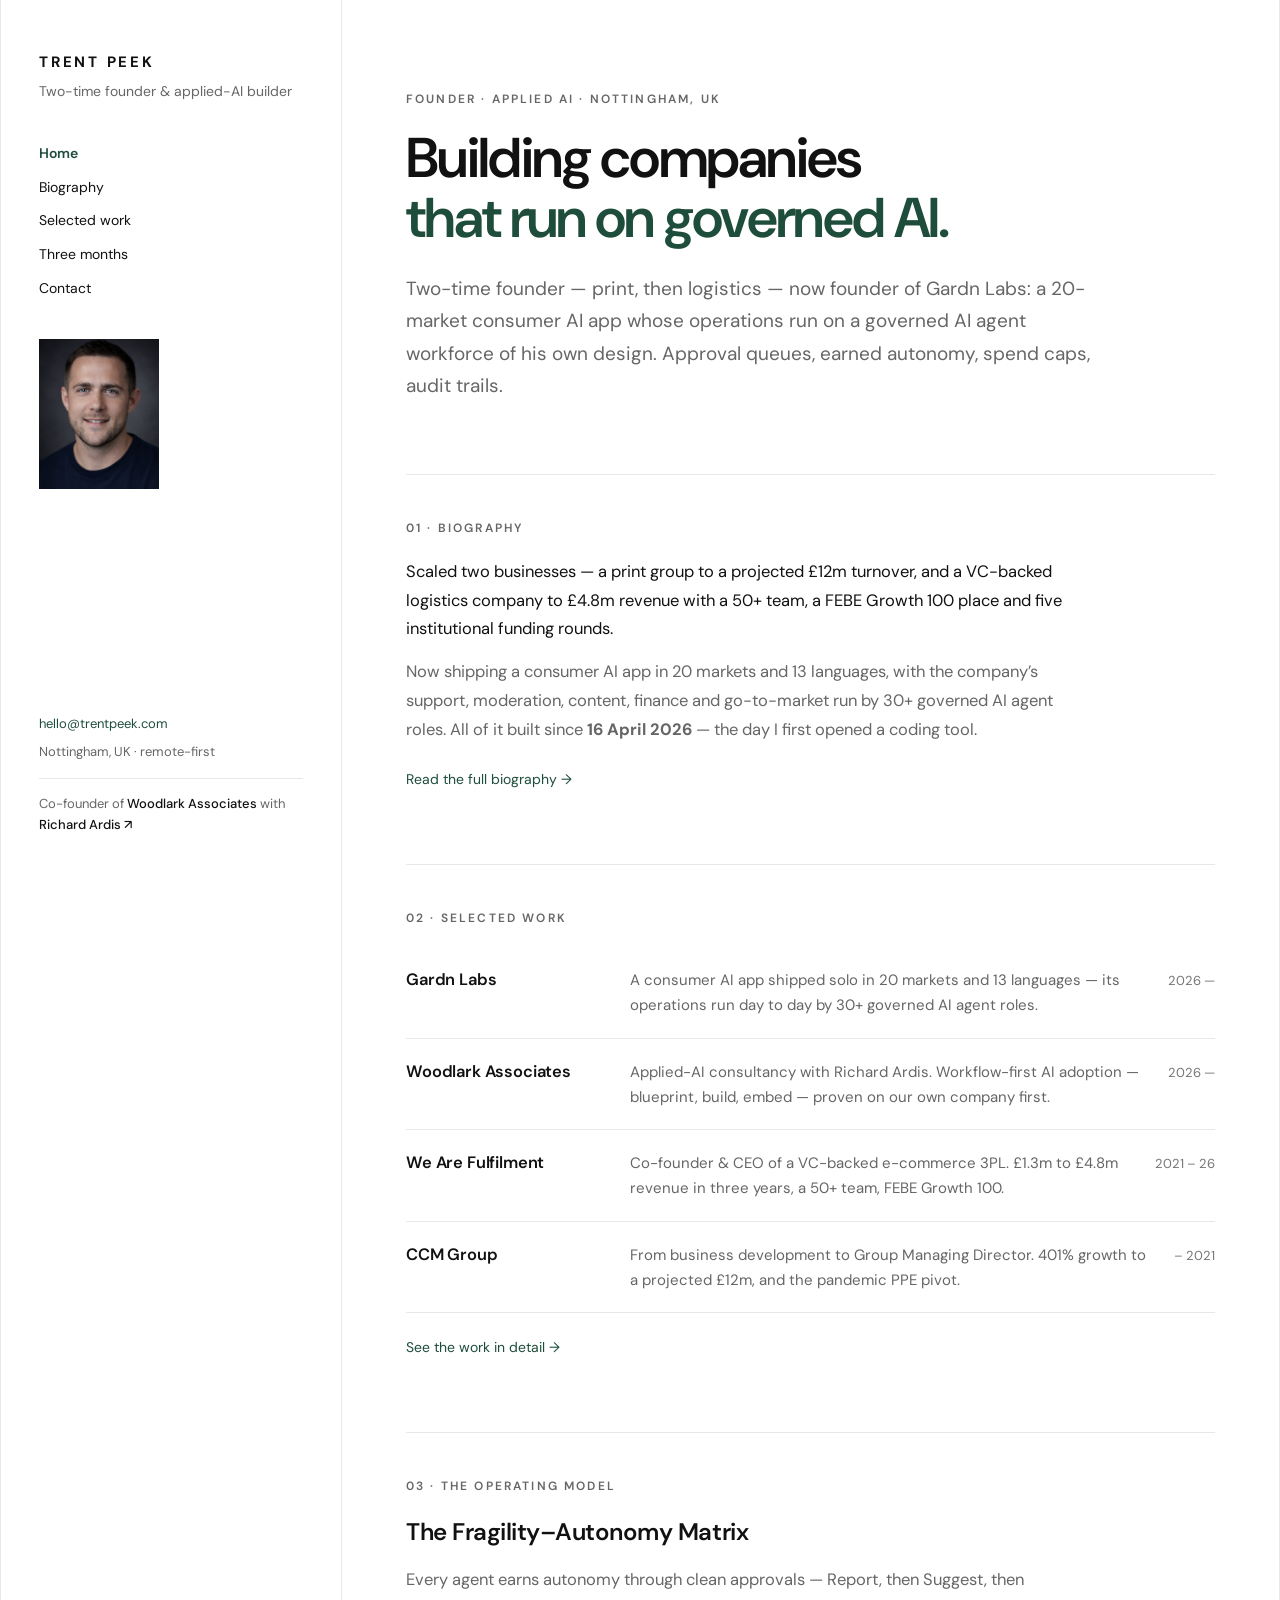
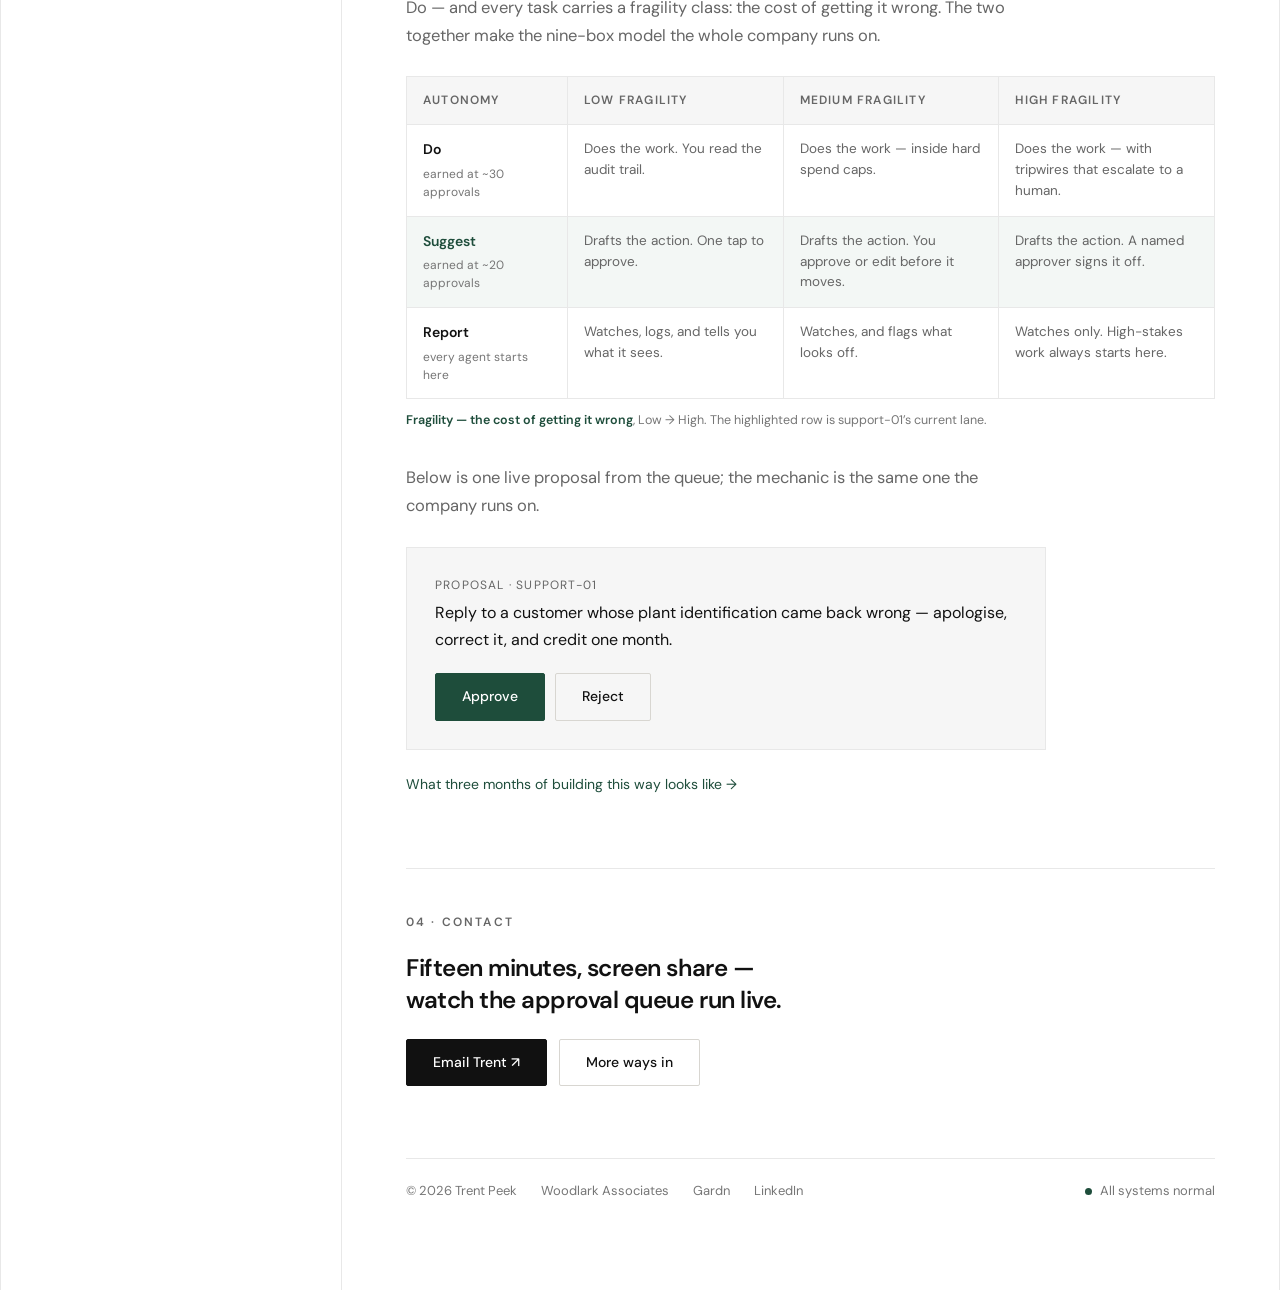
==== index.html @ 08b6196a "home: put the 16 April 2026 start date in the biography section Co-Authored-By: Claude Fable 5 <nore" ====
<!DOCTYPE html>
<html lang="en-GB">
<head>
<meta charset="utf-8">
<meta name="viewport" content="width=device-width, initial-scale=1">
<title>Trent Peek — founder &amp; applied-AI builder · Nottingham, UK</title>
<meta name="description" content="Two-time founder — print, then logistics — now founder of Gardn Labs: a 20-market consumer AI app whose operations run on a governed AI agent workforce of his own design.">
<link rel="canonical" href="https://trentpeek.com/">
<meta property="og:title" content="Trent Peek — founder &amp; applied-AI builder">
<meta property="og:description" content="Building companies that run on governed AI. Approval queues, earned autonomy, spend caps, audit trails.">
<meta property="og:type" content="website">
<meta property="og:url" content="https://trentpeek.com/">
<link rel="icon" href="data:image/svg+xml,%3Csvg xmlns='http://www.w3.org/2000/svg' viewBox='0 0 64 64'%3E%3Crect width='64' height='64' rx='8' fill='%231E4D3B'/%3E%3Ctext x='32' y='43' font-family='system-ui,sans-serif' font-size='26' font-weight='700' fill='white' text-anchor='middle'%3ETP%3C/text%3E%3C/svg%3E">
<link rel="preconnect" href="https://fonts.googleapis.com">
<link rel="preconnect" href="https://fonts.gstatic.com" crossorigin>
<link href="https://fonts.googleapis.com/css2?family=DM+Sans:opsz,wght@9..40,400;9..40,500;9..40,600;9..40,700&display=swap" rel="stylesheet">
<link rel="stylesheet" href="assets/style.css">
<script type="application/ld+json">
{
  "@context": "https://schema.org",
  "@type": "Person",
  "name": "Trent Peek",
  "jobTitle": "Founder & applied-AI builder",
  "address": { "@type": "PostalAddress", "addressLocality": "Nottingham", "addressCountry": "GB" },
  "url": "https://trentpeek.com",
  "email": "mailto:hello@trentpeek.com",
  "sameAs": [
    "https://www.linkedin.com/in/trentpeek",
    "https://woodlarkassociates.co.uk",
    "https://gardn.world"
  ]
}
</script>
</head>
<body>
<a class="skip" href="#main">Skip to content</a>
<div class="shell">

  <aside class="rail">
    <div>
      <p class="rail-name"><a href="index.html">Trent Peek</a></p>
      <p class="rail-role">Two-time founder &amp; applied-AI builder</p>
    </div>
    <nav aria-label="Site">
      <a href="index.html" aria-current="page">Home</a>
      <a href="biography.html">Biography</a>
      <a href="work.html">Selected work</a>
      <a href="three-months.html">Three months</a>
      <a href="contact.html">Contact</a>
    </nav>
    <img class="rail-portrait" src="assets/trent-peek-headshot.jpg" alt="Trent Peek" width="120" height="150">
    <div class="rail-foot">
      <a href="mailto:hello@trentpeek.com">hello@trentpeek.com</a>
      <span>Nottingham, UK · remote-first</span>
      <p class="rail-cross">Co-founder of <a href="https://woodlarkassociates.co.uk">Woodlark Associates</a> with <a href="https://richardardis.com">Richard Ardis&nbsp;↗</a></p>
    </div>
  </aside>

  <main id="main">

    <div class="hero">
      <p class="eyebrow">Founder · Applied AI · Nottingham, UK</p>
      <h1>Building companies <span class="g">that run on governed AI.</span></h1>
      <p class="sub">Two-time founder — print, then logistics — now founder of Gardn Labs: a 20-market consumer AI app whose operations run on a governed AI agent workforce of his own design. Approval queues, earned autonomy, spend caps, audit trails.</p>
    </div>

    <section>
      <p class="eyebrow">01 · Biography</p>
      <div class="prose">
        <p>Scaled two businesses — a print group to a projected £12m turnover, and a VC-backed logistics company to £4.8m revenue with a 50+ team, a FEBE Growth 100 place and five institutional funding rounds.</p>
        <p class="dim">Now shipping a consumer AI app in 20 markets and 13 languages, with the company&rsquo;s support, moderation, content, finance and go-to-market run by 30+ governed AI agent roles. All of it built since <strong>16 April 2026</strong> — the day I first opened a coding tool.</p>
      </div>
      <p class="more"><a href="biography.html">Read the full biography &rarr;</a></p>
    </section>

    <section>
      <p class="eyebrow">02 · Selected work</p>
      <div>
        <div class="work-row">
          <p class="work-title">Gardn Labs</p>
          <p class="work-desc">A consumer AI app shipped solo in 20 markets and 13 languages — its operations run day to day by 30+ governed AI agent roles.</p>
          <p class="work-meta">2026 —</p>
        </div>
        <div class="work-row">
          <p class="work-title">Woodlark Associates</p>
          <p class="work-desc">Applied-AI consultancy with Richard Ardis. Workflow-first AI adoption — blueprint, build, embed — proven on our own company first.</p>
          <p class="work-meta">2026 —</p>
        </div>
        <div class="work-row">
          <p class="work-title">We Are Fulfilment</p>
          <p class="work-desc">Co-founder &amp; CEO of a VC-backed e-commerce 3PL. £1.3m to £4.8m revenue in three years, a 50+ team, FEBE Growth 100.</p>
          <p class="work-meta">2021 – 26</p>
        </div>
        <div class="work-row">
          <p class="work-title">CCM Group</p>
          <p class="work-desc">From business development to Group Managing Director. 401% growth to a projected £12m, and the pandemic PPE pivot.</p>
          <p class="work-meta">– 2021</p>
        </div>
      </div>
      <p class="more"><a href="work.html">See the work in detail &rarr;</a></p>
    </section>

    <section>
      <p class="eyebrow">03 · The operating model</p>
      <h2 class="block">The Fragility–Autonomy Matrix</h2>
      <p class="lede">Every agent earns autonomy through clean approvals — Report, then Suggest, then Do — and every task carries a fragility class: the cost of getting it wrong. The two together make the nine-box model the whole company runs on.</p>

      <div class="fam-wrap">
        <div class="fam-scroll" tabindex="0" aria-label="The Fragility–Autonomy Matrix: autonomy tiers against fragility classes">
          <div class="fam">
            <div class="fam-cell fam-head">Autonomy</div>
            <div class="fam-cell fam-head">Low fragility</div>
            <div class="fam-cell fam-head">Medium fragility</div>
            <div class="fam-cell fam-head">High fragility</div>

            <div class="fam-cell fam-tier" data-tier="do"><p class="t">Do</p><p class="th">earned at ~30 approvals</p></div>
            <div class="fam-cell" data-cell="do-low">Does the work. You read the audit trail.</div>
            <div class="fam-cell" data-cell="do-med">Does the work — inside hard spend caps.</div>
            <div class="fam-cell" data-cell="do-high">Does the work — with tripwires that escalate to a human.</div>

            <div class="fam-cell fam-tier on" data-tier="suggest"><p class="t">Suggest</p><p class="th">earned at ~20 approvals</p></div>
            <div class="fam-cell on" data-cell="suggest-low">Drafts the action. One tap to approve.</div>
            <div class="fam-cell on" data-cell="suggest-med">Drafts the action. You approve or edit before it moves.</div>
            <div class="fam-cell on" data-cell="suggest-high">Drafts the action. A named approver signs it off.</div>

            <div class="fam-cell fam-tier" data-tier="report"><p class="t">Report</p><p class="th">every agent starts here</p></div>
            <div class="fam-cell" data-cell="report-low">Watches, logs, and tells you what it sees.</div>
            <div class="fam-cell" data-cell="report-med">Watches, and flags what looks off.</div>
            <div class="fam-cell" data-cell="report-high">Watches only. High-stakes work always starts here.</div>
          </div>
        </div>
      </div>
      <p class="fam-axis"><span class="g">Fragility — the cost of getting it wrong</span>, Low &rarr; High. The highlighted row is support-01&rsquo;s current lane. <span class="fam-hint">Swipe sideways for the full grid.</span></p>

      <p class="lede" style="margin-top:34px">Below is one live proposal from the queue; the mechanic is the same one the company runs on.</p>
      <div class="queue">
        <p class="queue-label">Proposal · support-01</p>
        <p class="queue-text">Reply to a customer whose plant identification came back wrong — apologise, correct it, and credit one month.</p>
        <div class="queue-actions" id="queue-actions">
          <button type="button" class="btn btn-green" id="btn-approve">Approve</button>
          <button type="button" class="btn btn-ghost" id="btn-reject">Reject</button>
        </div>
        <p class="queue-status" id="queue-status" role="status"></p>
        <noscript><p class="queue-note">The live demo needs JavaScript — but the grid above is the whole model.</p></noscript>
      </div>
      <p class="more"><a href="three-months.html">What three months of building this way looks like &rarr;</a></p>
    </section>

    <section>
      <p class="eyebrow">04 · Contact</p>
      <p class="contact-line">Fifteen minutes, screen share — watch the approval queue run live.</p>
      <div class="btn-row">
        <a class="btn" href="mailto:hello@trentpeek.com">Email Trent <span aria-hidden="true">&nearr;</span></a>
        <a class="btn btn-ghost" href="contact.html">More ways in</a>
      </div>
    </section>

    <footer class="site">
      <span>© 2026 Trent Peek</span>
      <a href="https://woodlarkassociates.co.uk">Woodlark Associates</a>
      <a href="https://gardn.world">Gardn</a>
      <a href="https://www.linkedin.com/in/trentpeek">LinkedIn</a>
      <span class="spacer"></span>
      <span class="status">All systems normal</span>
    </footer>

  </main>
</div>

<script>
(function () {
  var approve = document.getElementById('btn-approve');
  var reject = document.getElementById('btn-reject');
  var actions = document.getElementById('queue-actions');
  var status = document.getElementById('queue-status');

  function cells(t) {
    return document.querySelectorAll('[data-cell^="' + t + '-"], [data-tier="' + t + '"]');
  }
  function setTier(t) {
    ['do', 'suggest', 'report'].forEach(function (row) {
      cells(row).forEach(function (c) { c.classList.remove('on'); });
    });
    cells(t).forEach(function (c) { c.classList.add('on'); });
  }
  function flash(id) {
    var c = document.querySelector('[data-cell="' + id + '"]');
    if (!c) return;
    c.classList.add('flash');
    setTimeout(function () { c.classList.remove('flash'); }, 1200);
  }
  function decide(msg) {
    actions.hidden = true;
    status.innerHTML = msg + ' <button type="button" id="btn-reset">Reset</button>';
    var resetBtn = document.getElementById('btn-reset');
    resetBtn.addEventListener('click', reset);
    resetBtn.focus();
  }
  function reset() {
    status.textContent = '';
    actions.hidden = false;
    setTier('suggest');
    approve.focus();
  }

  approve.addEventListener('click', function () {
    flash('suggest-med');
    decide('Sent. Clean approval logged — support-01 is one step closer to the next autonomy tier.');
  });
  reject.addEventListener('click', function () {
    setTier('report');
    flash('report-med');
    decide('Rejected, reason logged. The agent drops back to Report and re-earns from zero.');
  });
})();
</script>
</body>
</html>
---- assets/style.css ----
/* trentpeek.com · richardardis.com — shared design system
   Source of truth: Claude Design direction 2026-07-10
   ("Trent Peek & Richard Ardis Brand Websites" export — 1a Index direction).
   DM Sans · white · hairlines · deep green #1E4D3B. */

:root{
  --ink:#111111;
  --muted:#666666;
  --faint:#767676;
  --line:#E8E8E8;
  --border:#D8D6D1;
  --panel:#F6F6F6;
  /* #767676 = 4.54:1 on white — the export's #8A8A8A fails WCAG AA at the small sizes this token is used at */
  --green:#1E4D3B;
  --green-wash:#F3F7F5;
  --green-flash:#DCE9E3;
  --tint:#B9C7BF;
  --bg:#FFFFFF;
}

*{box-sizing:border-box}
html{color-scheme:light;background:var(--bg)}
body{
  margin:0;
  background:var(--bg);
  color:var(--ink);
  font-family:'DM Sans',system-ui,sans-serif;
  line-height:1.55;
  -webkit-font-smoothing:antialiased;
}
::selection{background:var(--green);color:#fff}
a{color:var(--ink);text-decoration-color:var(--tint);text-underline-offset:3px}
a:hover{color:var(--green);text-decoration-color:var(--green)}
:focus-visible{outline:2px solid var(--green);outline-offset:3px}
button{font:inherit}
img{max-width:100%}
@media (prefers-reduced-motion:reduce){
  *,*::before,*::after{transition:none!important;animation:none!important;scroll-behavior:auto!important}
}

.skip{position:absolute;left:-9999px;top:0;background:var(--green);color:#fff;padding:10px 18px;font-size:14px;z-index:100}
.skip:focus{left:0;color:#fff}

/* ————— shell: sticky rail + content ————— */
.shell{
  max-width:1280px;margin:0 auto;min-height:100dvh;
  display:grid;grid-template-columns:minmax(260px,340px) minmax(0,1fr);
  border-left:1px solid var(--line);border-right:1px solid var(--line);
}
.rail{
  position:sticky;top:0;align-self:start;height:100dvh;overflow-y:auto;
  background:var(--bg);
  padding:clamp(32px,4vw,56px) clamp(24px,3vw,44px);
  display:flex;flex-direction:column;gap:40px;
}
.rail-name{margin:0;font-size:15px;font-weight:700;letter-spacing:.18em;text-transform:uppercase}
.rail-name a{text-decoration:none;color:var(--ink)}
.rail-name a:hover{color:var(--green)}
.rail-role{margin:6px 0 0;font-size:14px;color:var(--muted);line-height:1.6}
.rail nav{display:flex;flex-direction:column;gap:12px;font-size:14px}
.rail nav a{text-decoration:none;color:var(--ink)}
.rail nav a:hover{color:var(--green)}
.rail nav a[aria-current="page"]{color:var(--green);font-weight:600}
.rail-portrait{width:120px;height:150px;object-fit:cover;display:block;flex-shrink:0}
.rail-foot{margin-top:auto;display:flex;flex-direction:column;gap:8px;font-size:13px;color:var(--muted)}
.rail-foot a{color:var(--green);text-decoration:none}
.rail-cross{border-top:1px solid var(--line);padding-top:14px;margin-top:8px;font-size:13px;color:var(--muted);line-height:1.65}
.rail-cross a{color:var(--ink);text-decoration:none;font-weight:500}
.rail-cross a:hover{color:var(--green)}

main{
  border-left:1px solid var(--line);
  padding:clamp(40px,7vw,96px) clamp(24px,5vw,64px) clamp(48px,7vw,88px);
  display:flex;flex-direction:column;gap:72px;min-width:0;
}

/* ————— type ————— */
.eyebrow{margin:0 0 20px;font-size:12px;font-weight:600;letter-spacing:.18em;text-transform:uppercase;color:var(--muted)}
h1{margin:0;font-size:clamp(36px,4.6vw,56px);font-weight:600;line-height:1.06;letter-spacing:-.03em;max-width:16ch;text-wrap:balance}
h1.page{font-size:clamp(30px,3.8vw,44px);line-height:1.1;max-width:22ch}
.g{color:var(--green)}
.sub{margin:26px 0 0;font-size:19px;line-height:1.7;color:var(--muted);max-width:54ch}
h2.block{margin:0 0 18px;font-size:24px;font-weight:600;letter-spacing:-.02em;line-height:1.35;max-width:30ch;text-wrap:balance}

section{border-top:1px solid var(--line);padding-top:44px}
.hero{border-top:none;padding-top:0}

.prose{display:flex;flex-direction:column;gap:14px;max-width:60ch;font-size:16.5px;line-height:1.75}
.prose p{margin:0}
.prose .dim{color:var(--muted)}
.prose-lg{gap:18px;max-width:58ch;font-size:17px;line-height:1.8}
.more{margin:22px 0 0}
.more a{font-size:14px;color:var(--green);text-decoration:none}
.lede{margin:0 0 26px;max-width:58ch;font-size:16.5px;line-height:1.7;color:var(--muted)}

/* ————— selected work rows ————— */
.work-row{
  display:grid;grid-template-columns:minmax(130px,200px) minmax(0,1fr) auto;
  gap:clamp(14px,2vw,24px);padding:20px 0;border-bottom:1px solid var(--line);align-items:baseline;
}
.work-title{margin:0;font-size:16.5px;font-weight:600;letter-spacing:-.01em}
.work-desc{margin:0;font-size:15px;line-height:1.65;color:var(--muted)}
.work-meta{margin:0;font-size:13px;color:var(--faint);text-align:right;white-space:nowrap}

/* work detail page */
.detail-row{
  display:grid;grid-template-columns:minmax(150px,240px) minmax(0,1fr);
  gap:clamp(20px,3vw,40px);padding:40px 0;border-top:1px solid var(--line);
}
.detail-title{margin:0;font-size:20px;font-weight:600;letter-spacing:-.015em}
.detail-meta{margin:6px 0 0;font-size:13px;color:var(--faint)}
.detail-body{max-width:58ch}
.detail-body>p{margin:0;font-size:16.5px;line-height:1.7}
.facts{margin-top:18px;display:flex;flex-direction:column;gap:8px}
.facts p{margin:0;display:grid;grid-template-columns:12px 1fr;gap:10px;font-size:14.5px;line-height:1.6;color:var(--muted)}
.facts .dash{color:var(--green)}
.footnote{margin:0;font-size:13px;color:var(--faint);max-width:70ch}

/* ————— biography ————— */
.bio-cols{display:flex;flex-wrap:wrap;gap:clamp(28px,4vw,56px);align-items:flex-start}
.bio-text{flex:1 1 380px;min-width:0}
.bio-photo{flex:0 1 280px;width:280px;height:340px;object-fit:cover;display:block;filter:grayscale(1)}
.record{display:flex;flex-direction:column;max-width:760px}
.record-row{display:grid;grid-template-columns:150px 1fr;gap:24px;padding:16px 0;border-bottom:1px solid var(--line);align-items:baseline}
.record-k{margin:0;font-size:13px;color:var(--faint)}
.record-v{margin:0;font-size:15.5px;line-height:1.65}
.pull{border-top:none;padding-top:0;border-left:2px solid var(--green);padding-left:24px;max-width:52ch}
.pull p{margin:0;font-size:21px;font-weight:500;line-height:1.5;letter-spacing:-.015em;text-wrap:balance}

/* ————— principles (Richard) ————— */
.principles{display:flex;flex-direction:column;gap:22px;max-width:58ch}
.principle{display:grid;grid-template-columns:44px 1fr;gap:16px;align-items:baseline}
.principle .n{margin:0;font-size:13px;color:var(--green)}
.principle .t{margin:0;font-size:16.5px;font-weight:600}
.principle .d{margin:4px 0 0;font-size:15px;line-height:1.65;color:var(--muted)}

/* ————— buttons & cards ————— */
.btn{
  display:inline-block;white-space:nowrap;padding:12px 26px;
  background:var(--ink);color:#fff;text-decoration:none;font-size:14px;font-weight:500;
  border:1px solid var(--ink);border-radius:2px;cursor:pointer;
  transition:background .15s,border-color .15s;
}
.btn:hover{background:var(--green);border-color:var(--green);color:#fff}
.btn-ghost{background:transparent;color:var(--ink);border:1px solid var(--border)}
.btn-ghost:hover{background:transparent;color:var(--ink);border-color:var(--ink)}
.btn-green{background:var(--green);border-color:var(--green)}
.btn-green:hover{background:var(--ink);border-color:var(--ink)}
.btn-row{display:flex;flex-wrap:wrap;gap:12px}
.card{background:var(--panel);border:1px solid var(--line);padding:28px}
.card-label{margin:0 0 10px;font-size:12px;letter-spacing:.12em;text-transform:uppercase;color:var(--green)}
.card-body{margin:0;font-size:16.5px;line-height:1.65}
.card-grid{display:grid;grid-template-columns:repeat(auto-fit,minmax(min(100%,300px),1fr));gap:20px;max-width:840px}

.contact-line{margin:0 0 22px;font-size:24px;font-weight:600;letter-spacing:-.02em;line-height:1.35;max-width:26ch;text-wrap:balance}
.lede.tight{margin:0}
.glink{color:var(--green);text-decoration:none}

/* ————— Fragility–Autonomy Matrix ————— */
.fam-wrap{position:relative;max-width:880px}
.fam-scroll{overflow-x:auto}
.fam-hint{display:none}
.fam{min-width:640px;display:grid;grid-template-columns:minmax(120px,160px) repeat(3,1fr);border:1px solid var(--line)}
.fam-cell{padding:14px 16px;border-left:1px solid var(--line);border-top:1px solid var(--line);font-size:13.5px;line-height:1.55;color:var(--muted);transition:background .3s}
.fam-cell:nth-child(-n+4){border-top:none}
.fam-cell:nth-child(4n+1){border-left:none}
.fam-head{background:var(--panel);font-size:12px;font-weight:600;letter-spacing:.1em;text-transform:uppercase;color:var(--muted)}
.fam-tier{background:var(--bg)}
.fam-tier .t{margin:0;font-size:14px;font-weight:600;color:var(--ink)}
.fam-tier .th{margin:4px 0 0;font-size:12px;color:var(--faint);line-height:1.5}
.fam-cell.on{background:var(--green-wash)}
.fam-tier.on .t{color:var(--green)}
.fam-cell.flash{background:var(--green-flash)}
.fam-axis{margin:12px 0 0;font-size:12.5px;color:var(--faint)}
.fam-axis .g{font-weight:600}

/* ————— approval queue demo ————— */
.queue{background:var(--panel);border:1px solid var(--line);padding:28px;max-width:640px}
.queue-label{margin:0 0 6px;font-size:12px;letter-spacing:.1em;text-transform:uppercase;color:var(--muted)}
.queue-text{margin:0 0 20px;font-size:16px;line-height:1.65}
.queue-actions{display:flex;gap:10px}
.queue-status{margin:0;font-size:14.5px;line-height:1.65;color:var(--green)}
.queue-status:empty{display:none}
.queue-note{margin:14px 0 0;font-size:13px;color:var(--faint)}
.queue-status button{cursor:pointer;margin-left:8px;border:none;background:none;padding:0;font-size:13px;color:var(--muted);text-decoration:underline;text-underline-offset:3px}

/* ————— footer ————— */
footer.site{border-top:1px solid var(--line);padding-top:22px;display:flex;flex-wrap:wrap;gap:16px 24px;font-size:13px;color:var(--faint);align-items:center}
footer.site a{color:var(--faint);text-decoration:none}
footer.site a:hover{color:var(--green)}
footer.site a.fwd{color:var(--green)}
.spacer{flex:1}
.status{display:inline-flex;align-items:center;gap:8px;white-space:nowrap}
.status::before{content:"";width:7px;height:7px;border-radius:50%;background:var(--green)}

/* ————— mobile ————— */
@media (max-width:900px){
  .shell{display:block;border-left:none;border-right:none}
  main{border-left:none}
  .fam-wrap::after{
    content:"";position:absolute;top:0;right:0;bottom:0;width:36px;
    background:linear-gradient(270deg,var(--bg),rgba(255,255,255,0));pointer-events:none;
  }
  .fam-hint{display:inline}
  .rail{
    position:static;height:auto;min-height:0;overflow:visible;
    border-bottom:1px solid var(--line);
    display:grid;grid-template-columns:minmax(0,1fr) 88px;gap:22px 18px;align-items:start;
    padding:28px 24px;
  }
  .rail-portrait{width:88px;height:110px;grid-column:2;grid-row:1/span 2}
  .rail nav{grid-column:1;flex-direction:row;flex-wrap:wrap;gap:8px 20px}
  .rail-foot{grid-column:1/-1;margin-top:0}
  main{gap:56px}
  .work-row{grid-template-columns:1fr auto;grid-template-areas:"t m" "d d"}
  .work-row .work-title{grid-area:t}
  .work-row .work-meta{grid-area:m}
  .work-row .work-desc{grid-area:d}
  .detail-row{grid-template-columns:1fr;gap:14px}
  .record-row{grid-template-columns:1fr;gap:4px;padding:14px 0}
  .bio-photo{flex:1 1 240px;height:300px;width:100%}
}
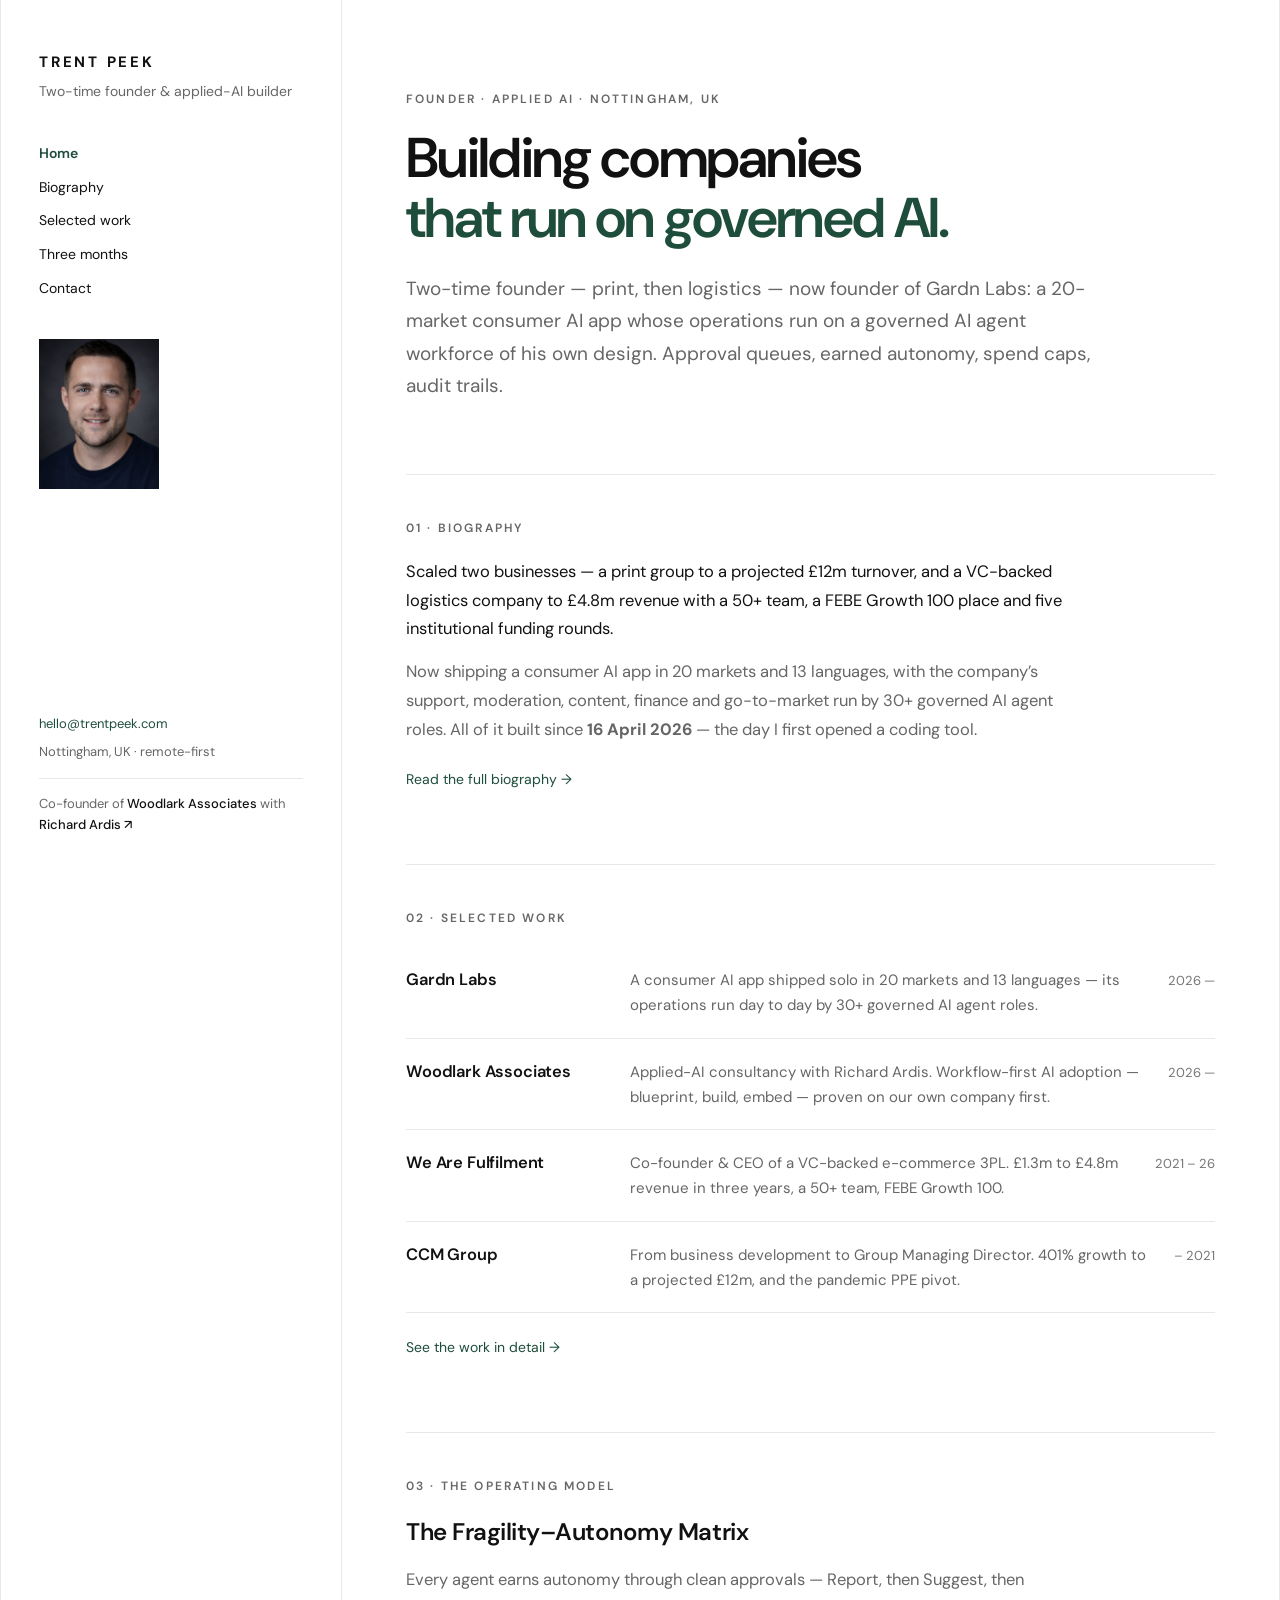
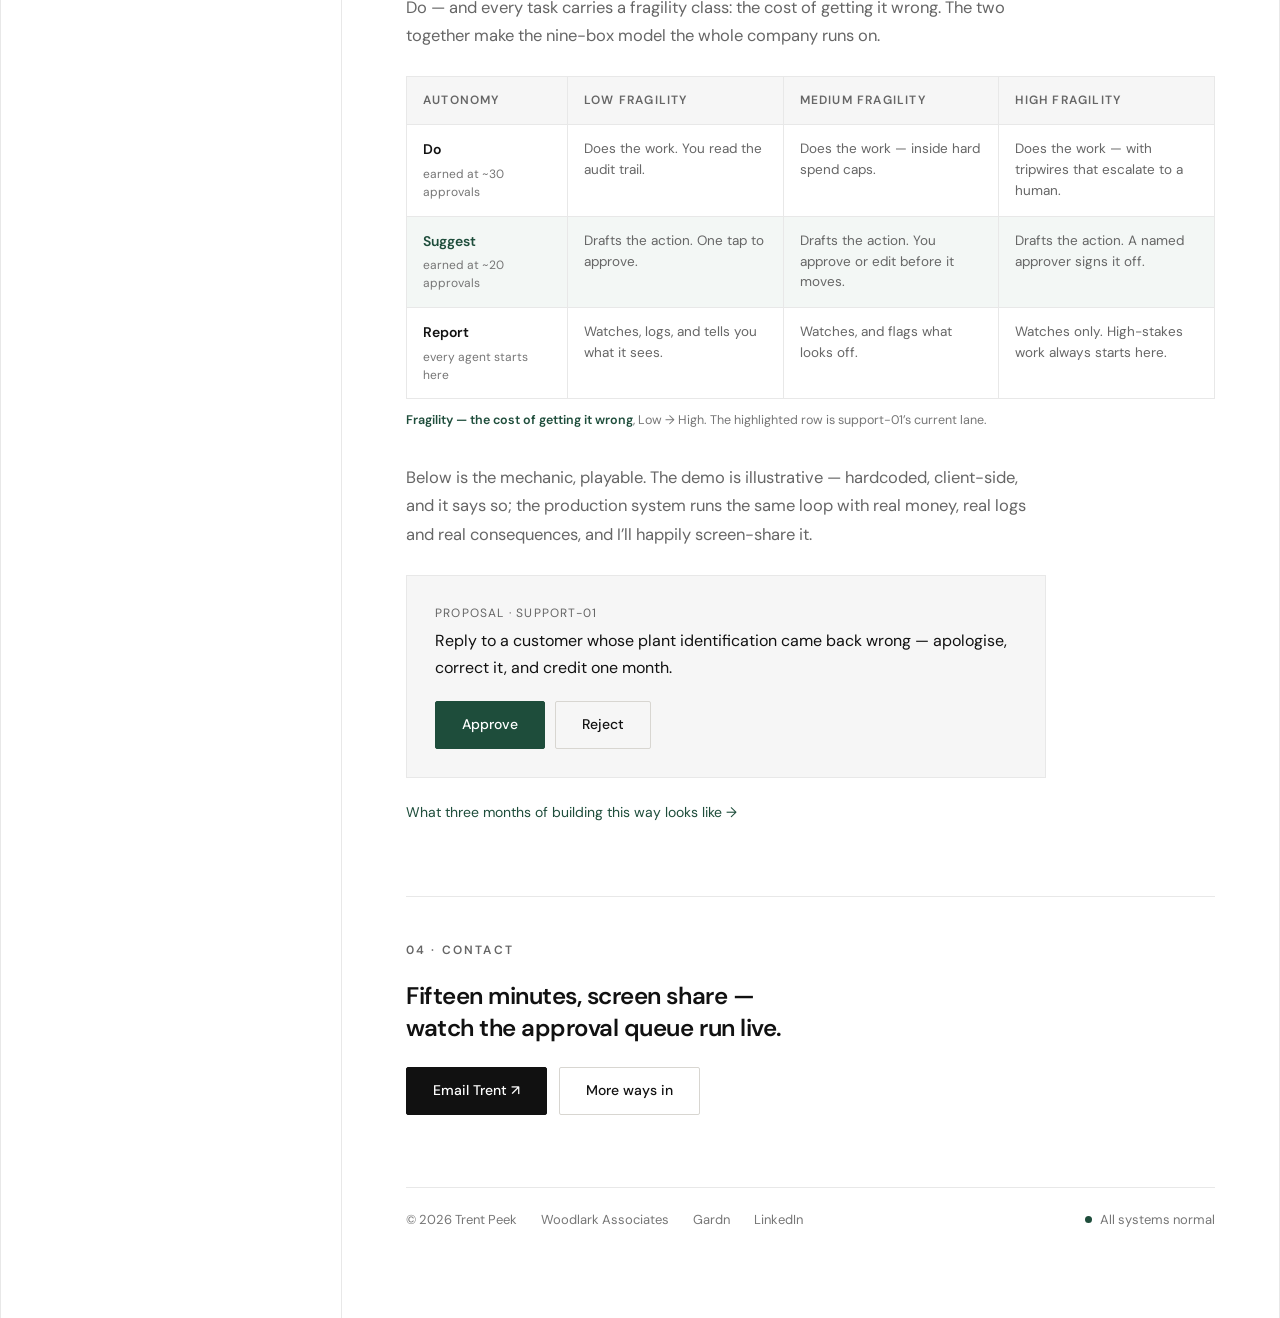
==== commit e8e6c971: "site: mock-panel fixes — store links live, demo labelled illustrative, audit bug specifics Co-Author" ====
--- a/index.html
+++ b/index.html
@@ -132,7 +132,7 @@
       </div>
       <p class="fam-axis"><span class="g">Fragility — the cost of getting it wrong</span>, Low &rarr; High. The highlighted row is support-01&rsquo;s current lane. <span class="fam-hint">Swipe sideways for the full grid.</span></p>
 
-      <p class="lede" style="margin-top:34px">Below is one live proposal from the queue; the mechanic is the same one the company runs on.</p>
+      <p class="lede" style="margin-top:34px">Below is the mechanic, playable. The demo is illustrative — hardcoded, client-side, and it says so; the production system runs the same loop with real money, real logs and real consequences, and I&rsquo;ll happily screen-share it.</p>
       <div class="queue">
         <p class="queue-label">Proposal · support-01</p>
         <p class="queue-text">Reply to a customer whose plant identification came back wrong — apologise, correct it, and credit one month.</p>
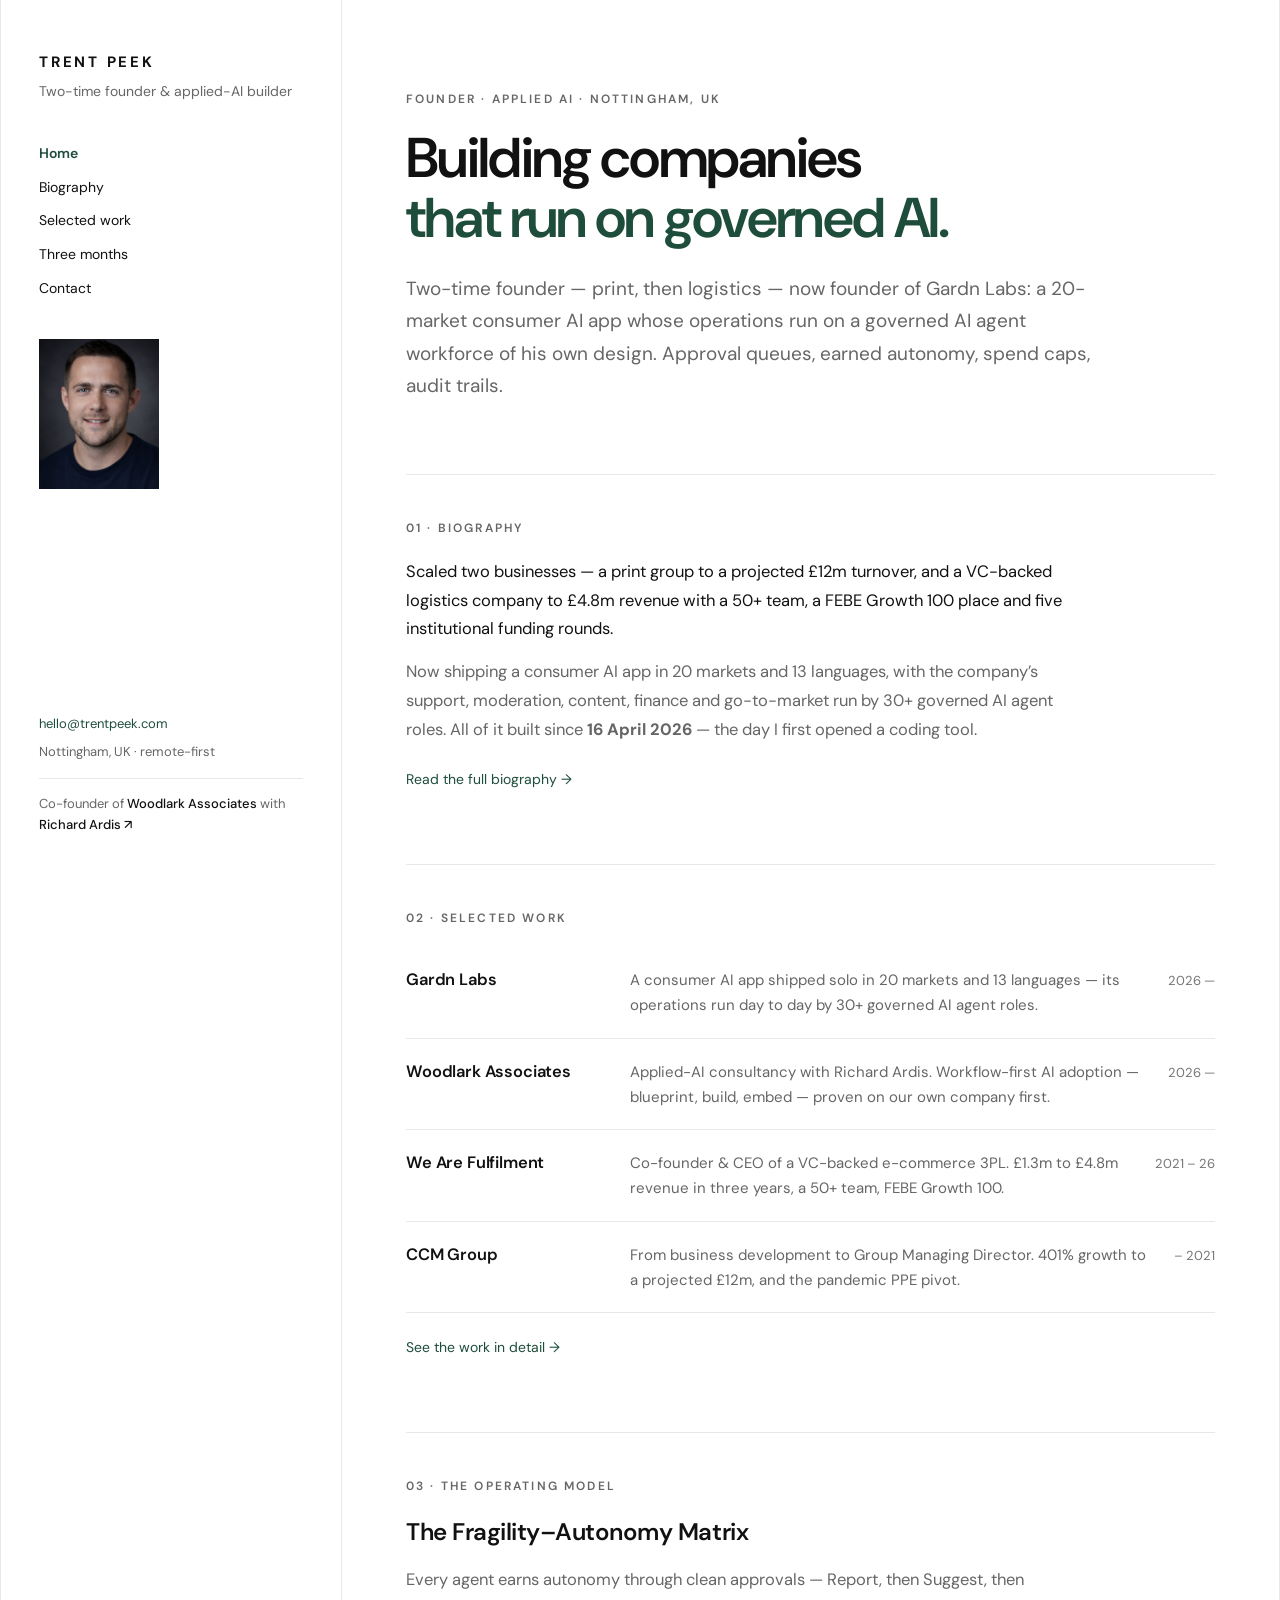
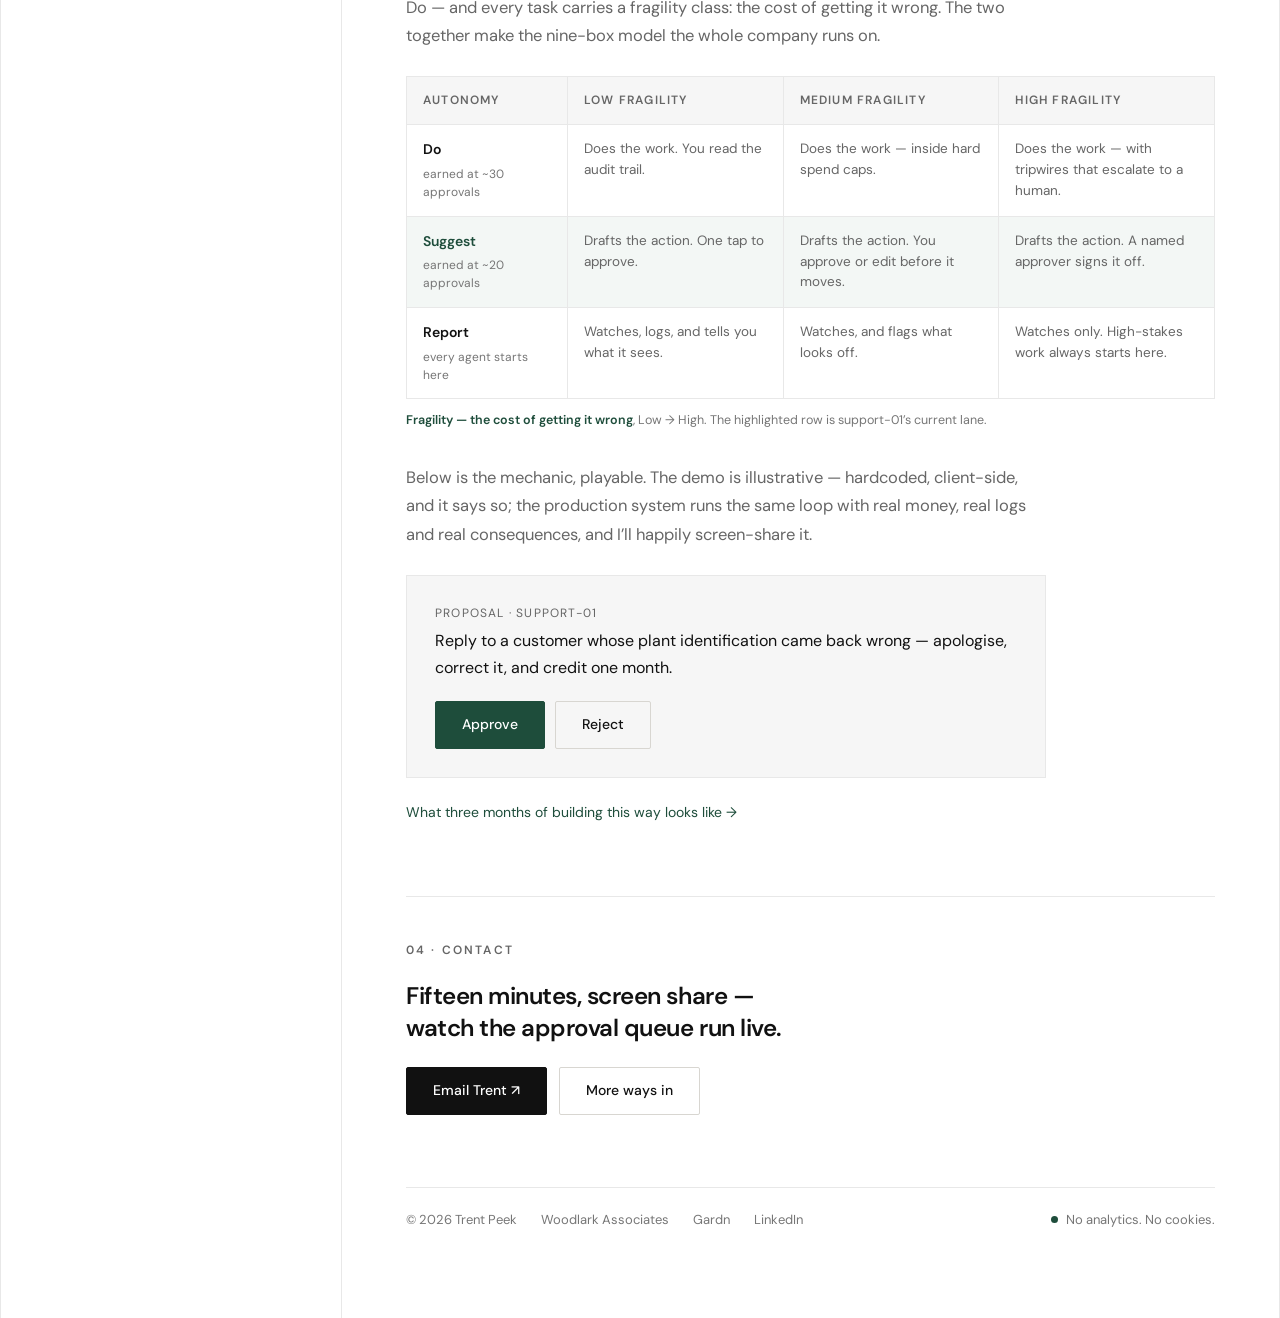
==== commit a4c24fef: "site: sweep fixes — footer normalised to privacy line, decade phrasing anchored to CCM, award listed" ====
--- a/index.html
+++ b/index.html
@@ -10,6 +10,8 @@
 <meta property="og:description" content="Building companies that run on governed AI. Approval queues, earned autonomy, spend caps, audit trails.">
 <meta property="og:type" content="website">
 <meta property="og:url" content="https://trentpeek.com/">
+<meta property="og:image" content="https://trentpeek.com/assets/trent-peek-headshot.jpg">
+<meta name="twitter:card" content="summary">
 <link rel="icon" href="data:image/svg+xml,%3Csvg xmlns='http://www.w3.org/2000/svg' viewBox='0 0 64 64'%3E%3Crect width='64' height='64' rx='8' fill='%231E4D3B'/%3E%3Ctext x='32' y='43' font-family='system-ui,sans-serif' font-size='26' font-weight='700' fill='white' text-anchor='middle'%3ETP%3C/text%3E%3C/svg%3E">
 <link rel="preconnect" href="https://fonts.googleapis.com">
 <link rel="preconnect" href="https://fonts.gstatic.com" crossorigin>
@@ -161,7 +163,7 @@
       <a href="https://gardn.world">Gardn</a>
       <a href="https://www.linkedin.com/in/trentpeek">LinkedIn</a>
       <span class="spacer"></span>
-      <span class="status">All systems normal</span>
+      <span class="status">No analytics. No cookies.</span>
     </footer>
 
   </main>
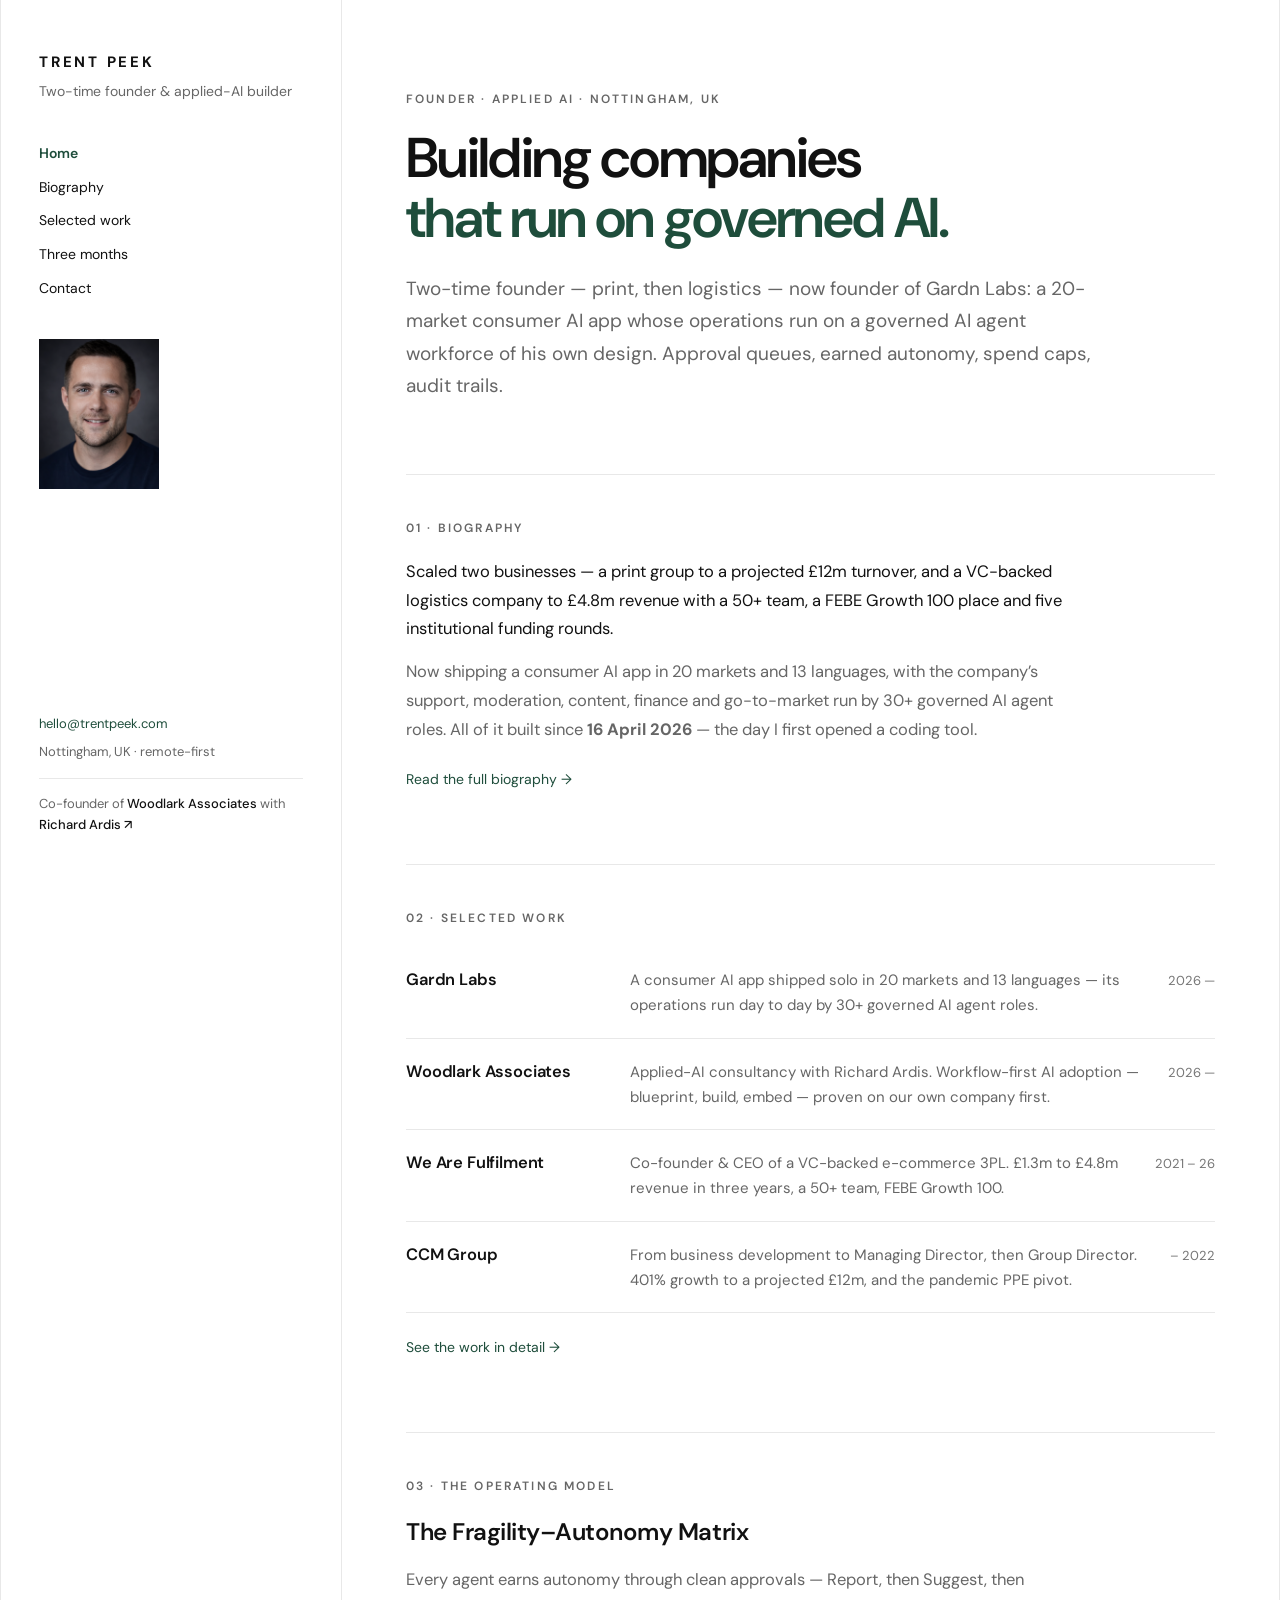
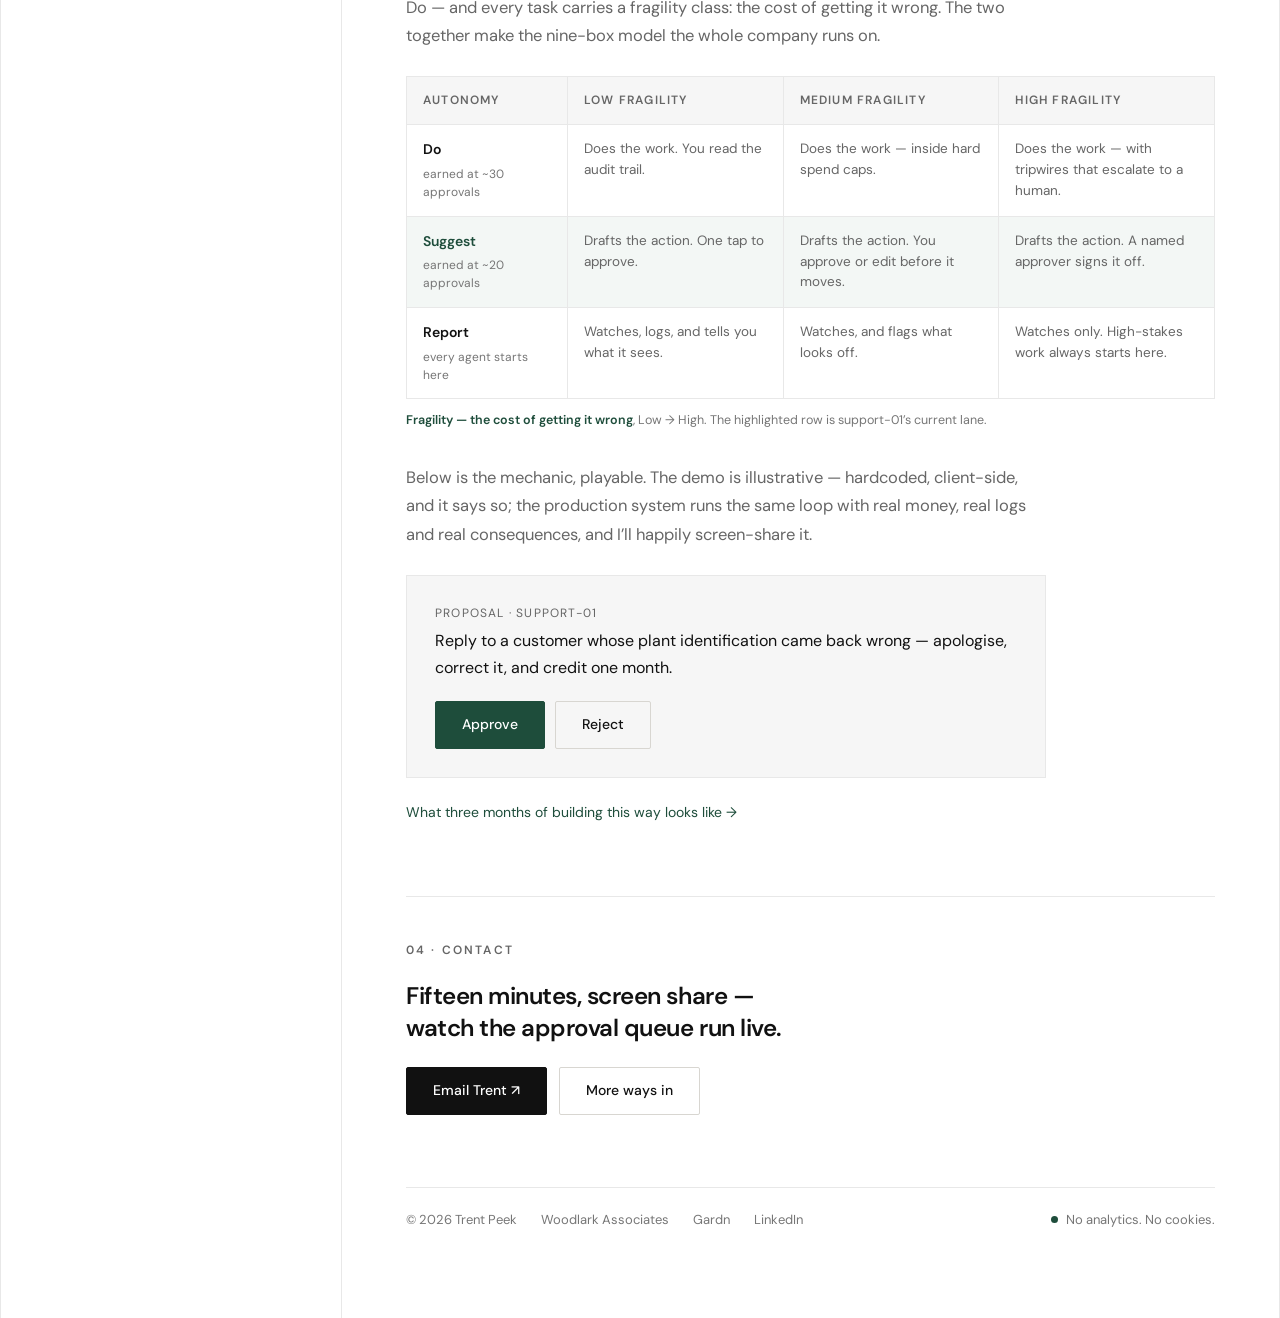
==== commit 80065c4f: "site: apply verified truth fixes — CCM title (MD, then Group Director) & end date 2022, ledgered cap" ====
--- a/index.html
+++ b/index.html
@@ -95,8 +95,8 @@
         </div>
         <div class="work-row">
           <p class="work-title">CCM Group</p>
-          <p class="work-desc">From business development to Group Managing Director. 401% growth to a projected £12m, and the pandemic PPE pivot.</p>
-          <p class="work-meta">– 2021</p>
+          <p class="work-desc">From business development to Managing Director, then Group Director. 401% growth to a projected £12m, and the pandemic PPE pivot.</p>
+          <p class="work-meta">– 2022</p>
         </div>
       </div>
       <p class="more"><a href="work.html">See the work in detail &rarr;</a></p>
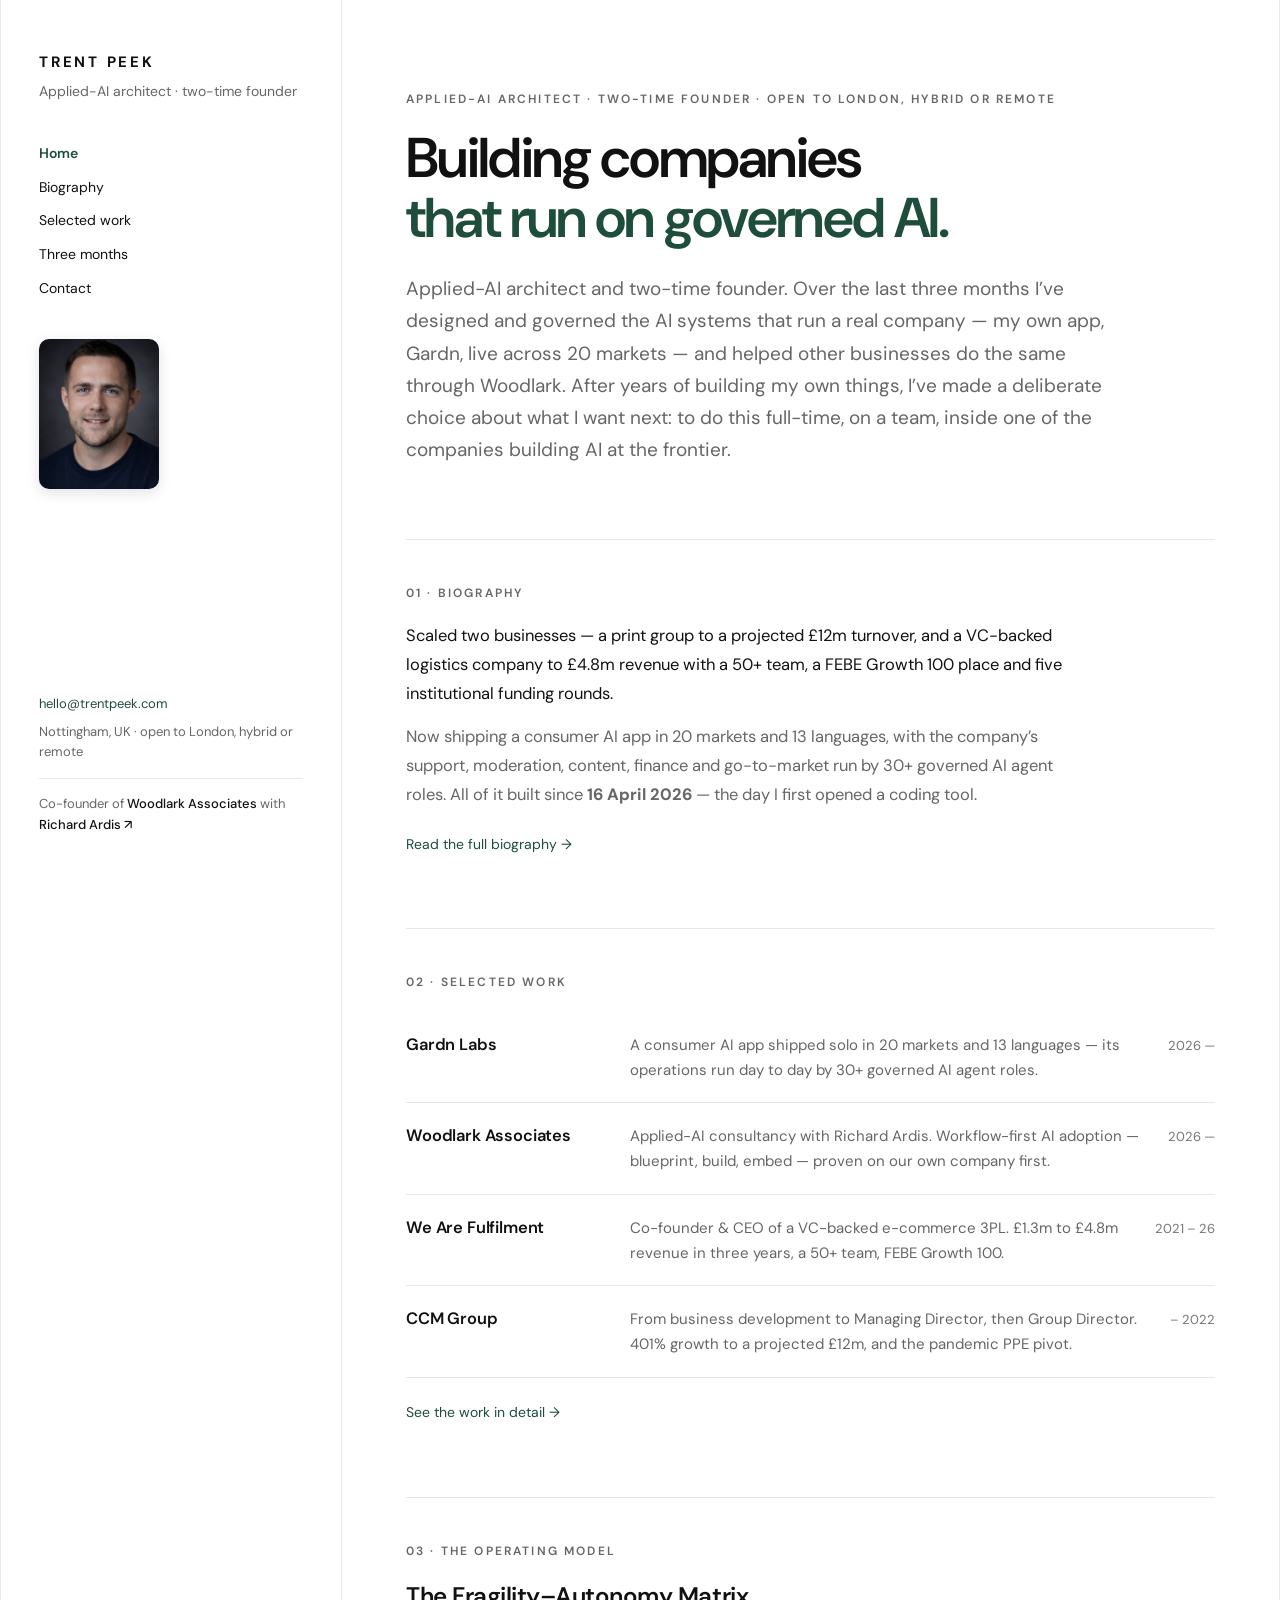
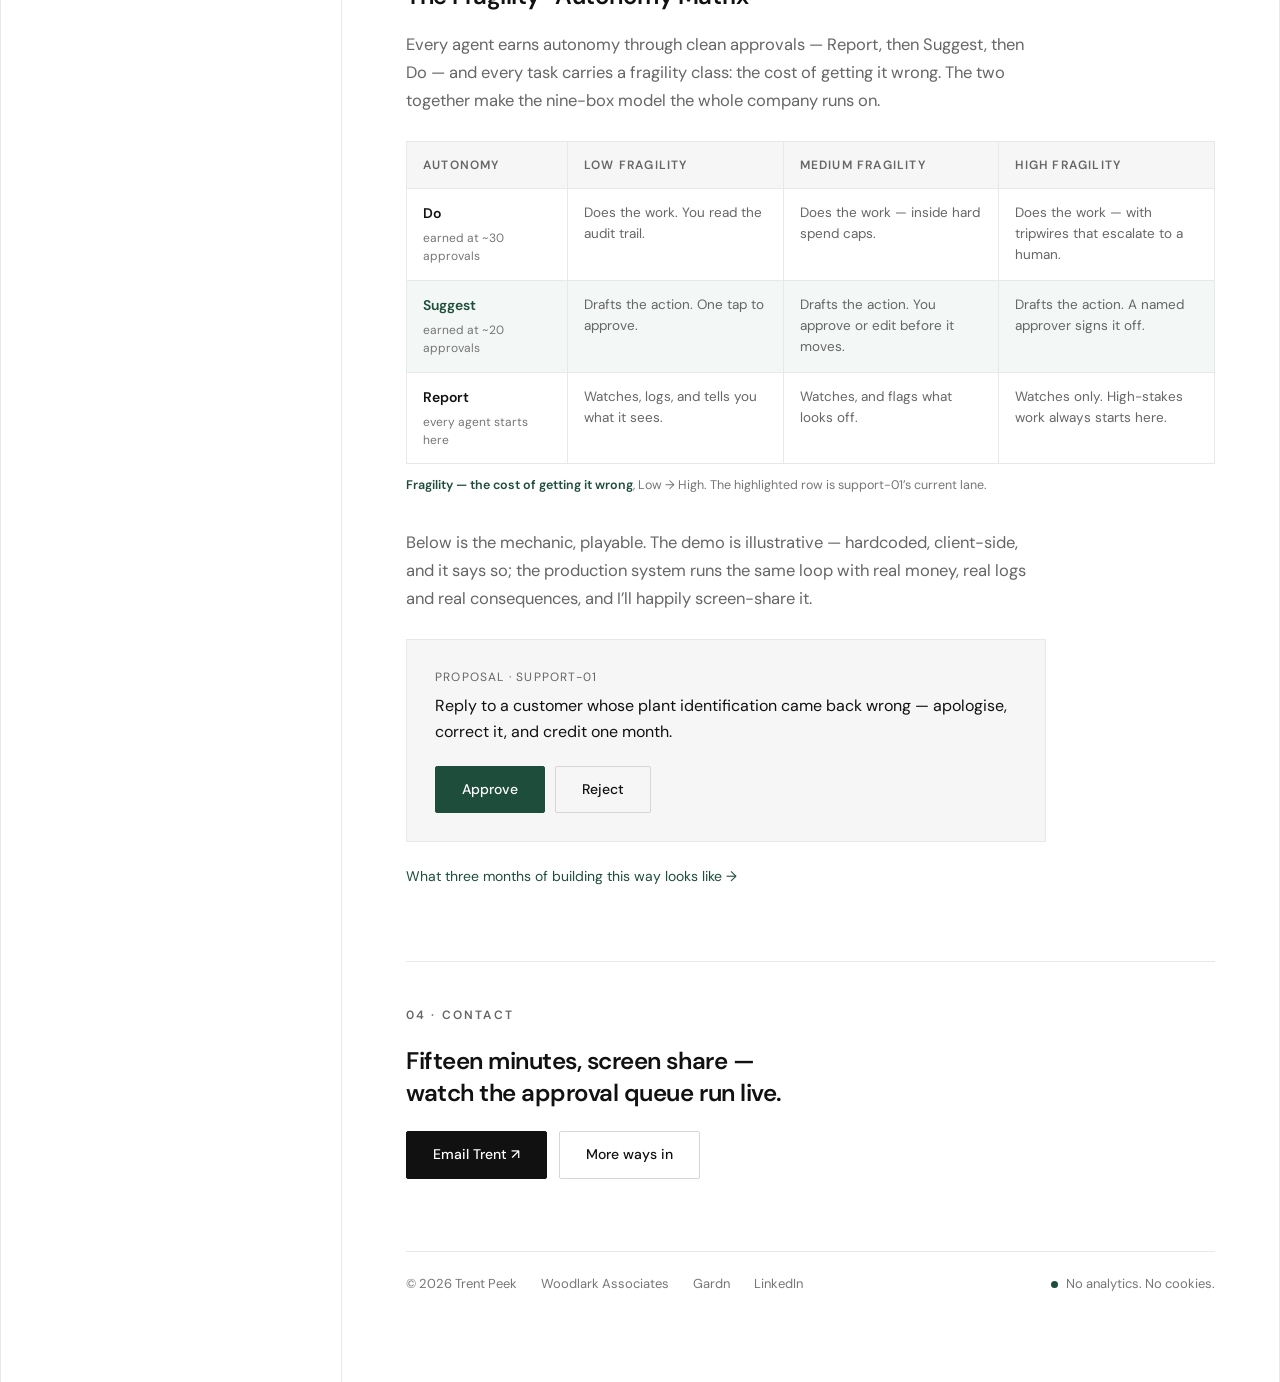
==== commit 54fd246f: "site: publish repositioning + family photo - Applied-AI architect / two-time founder framing live (h" ====
--- a/index.html
+++ b/index.html
@@ -3,10 +3,10 @@
 <head>
 <meta charset="utf-8">
 <meta name="viewport" content="width=device-width, initial-scale=1">
-<title>Trent Peek — founder &amp; applied-AI builder · Nottingham, UK</title>
+<title>Trent Peek — applied-AI architect &amp; two-time founder · Nottingham, UK</title>
 <meta name="description" content="Two-time founder — print, then logistics — now founder of Gardn Labs: a 20-market consumer AI app whose operations run on a governed AI agent workforce of his own design.">
 <link rel="canonical" href="https://trentpeek.com/">
-<meta property="og:title" content="Trent Peek — founder &amp; applied-AI builder">
+<meta property="og:title" content="Trent Peek — applied-AI architect &amp; two-time founder">
 <meta property="og:description" content="Building companies that run on governed AI. Approval queues, earned autonomy, spend caps, audit trails.">
 <meta property="og:type" content="website">
 <meta property="og:url" content="https://trentpeek.com/">
@@ -22,7 +22,7 @@
   "@context": "https://schema.org",
   "@type": "Person",
   "name": "Trent Peek",
-  "jobTitle": "Founder & applied-AI builder",
+  "jobTitle": "Applied-AI architect",
   "address": { "@type": "PostalAddress", "addressLocality": "Nottingham", "addressCountry": "GB" },
   "url": "https://trentpeek.com",
   "email": "mailto:hello@trentpeek.com",
@@ -41,7 +41,7 @@
   <aside class="rail">
     <div>
       <p class="rail-name"><a href="index.html">Trent Peek</a></p>
-      <p class="rail-role">Two-time founder &amp; applied-AI builder</p>
+      <p class="rail-role">Applied-AI architect · two-time founder</p>
     </div>
     <nav aria-label="Site">
       <a href="index.html" aria-current="page">Home</a>
@@ -53,7 +53,7 @@
     <img class="rail-portrait" src="assets/trent-peek-headshot.jpg" alt="Trent Peek" width="120" height="150">
     <div class="rail-foot">
       <a href="mailto:hello@trentpeek.com">hello@trentpeek.com</a>
-      <span>Nottingham, UK · remote-first</span>
+      <span>Nottingham, UK · open to London, hybrid or remote</span>
       <p class="rail-cross">Co-founder of <a href="https://woodlarkassociates.co.uk">Woodlark Associates</a> with <a href="https://richardardis.com">Richard Ardis&nbsp;↗</a></p>
     </div>
   </aside>
@@ -61,9 +61,9 @@
   <main id="main">
 
     <div class="hero">
-      <p class="eyebrow">Founder · Applied AI · Nottingham, UK</p>
+      <p class="eyebrow">Applied-AI architect · two-time founder · open to London, hybrid or remote</p>
       <h1>Building companies <span class="g">that run on governed AI.</span></h1>
-      <p class="sub">Two-time founder — print, then logistics — now founder of Gardn Labs: a 20-market consumer AI app whose operations run on a governed AI agent workforce of his own design. Approval queues, earned autonomy, spend caps, audit trails.</p>
+      <p class="sub">Applied-AI architect and two-time founder. Over the last three months I&rsquo;ve designed and governed the AI systems that run a real company — my own app, Gardn, live across 20 markets — and helped other businesses do the same through Woodlark. After years of building my own things, I&rsquo;ve made a deliberate choice about what I want next: to do this full-time, on a team, inside one of the companies building AI at the frontier.</p>
     </div>
 
     <section>
--- a/assets/style.css
+++ b/assets/style.css
@@ -61,7 +61,7 @@
 .rail nav a{text-decoration:none;color:var(--ink)}
 .rail nav a:hover{color:var(--green)}
 .rail nav a[aria-current="page"]{color:var(--green);font-weight:600}
-.rail-portrait{width:120px;height:150px;object-fit:cover;display:block;flex-shrink:0}
+.rail-portrait{width:120px;height:150px;object-fit:cover;display:block;flex-shrink:0;border-radius:10px;box-shadow:0 4px 14px rgba(17,17,17,.12)}
 .rail-foot{margin-top:auto;display:flex;flex-direction:column;gap:8px;font-size:13px;color:var(--muted)}
 .rail-foot a{color:var(--green);text-decoration:none}
 .rail-cross{border-top:1px solid var(--line);padding-top:14px;margin-top:8px;font-size:13px;color:var(--muted);line-height:1.65}
@@ -119,7 +119,7 @@
 /* ————— biography ————— */
 .bio-cols{display:flex;flex-wrap:wrap;gap:clamp(28px,4vw,56px);align-items:flex-start}
 .bio-text{flex:1 1 380px;min-width:0}
-.bio-photo{flex:0 1 280px;width:280px;height:340px;object-fit:cover;display:block;filter:grayscale(1)}
+.bio-photo{flex:0 1 280px;width:280px;height:340px;object-fit:cover;display:block;filter:grayscale(1);border-radius:12px;box-shadow:0 8px 24px rgba(17,17,17,.14)}
 .record{display:flex;flex-direction:column;max-width:760px}
 .record-row{display:grid;grid-template-columns:150px 1fr;gap:24px;padding:16px 0;border-bottom:1px solid var(--line);align-items:baseline}
 .record-k{margin:0;font-size:13px;color:var(--faint)}
@@ -218,5 +218,5 @@
   .work-row .work-desc{grid-area:d}
   .detail-row{grid-template-columns:1fr;gap:14px}
   .record-row{grid-template-columns:1fr;gap:4px;padding:14px 0}
-  .bio-photo{flex:1 1 240px;height:300px;width:100%}
-}
+  .bio-photo{flex:1 1 240px;height:300px;width:100%;order:-1;margin-bottom:8px}
+}
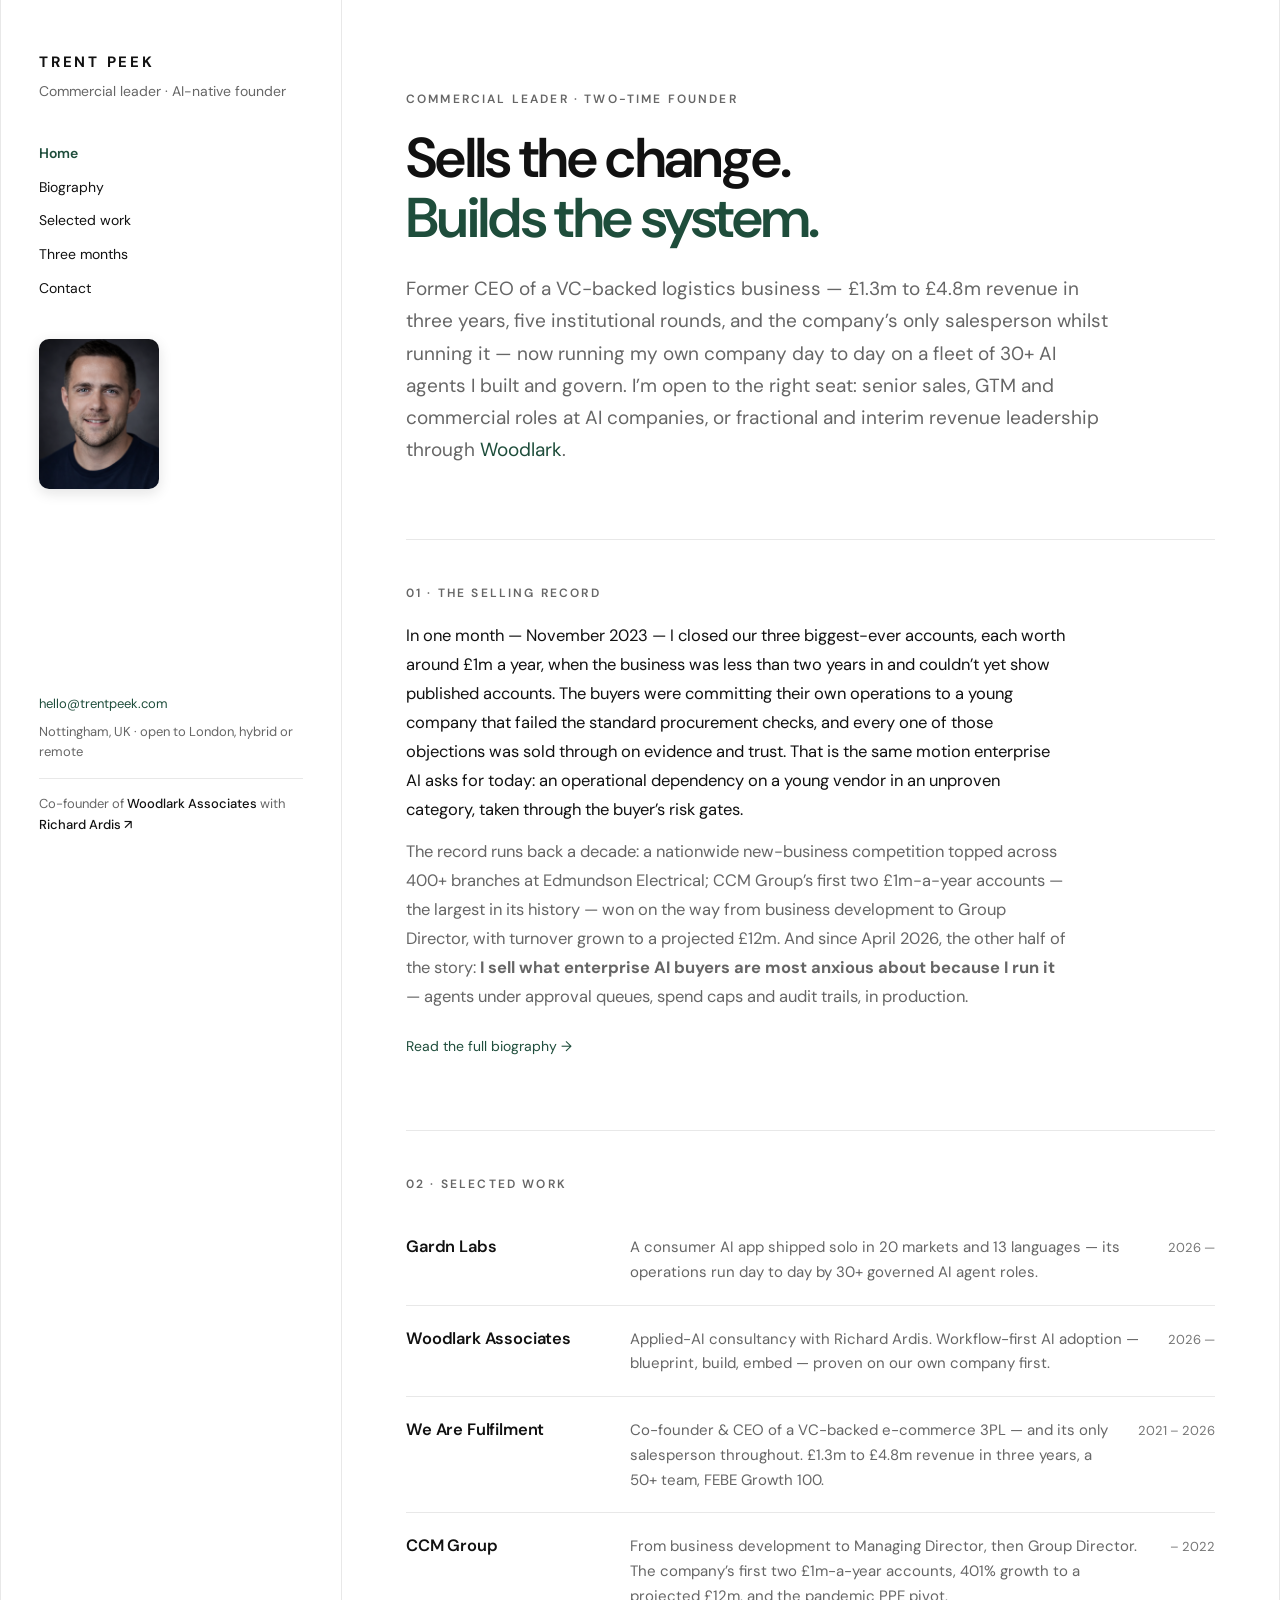
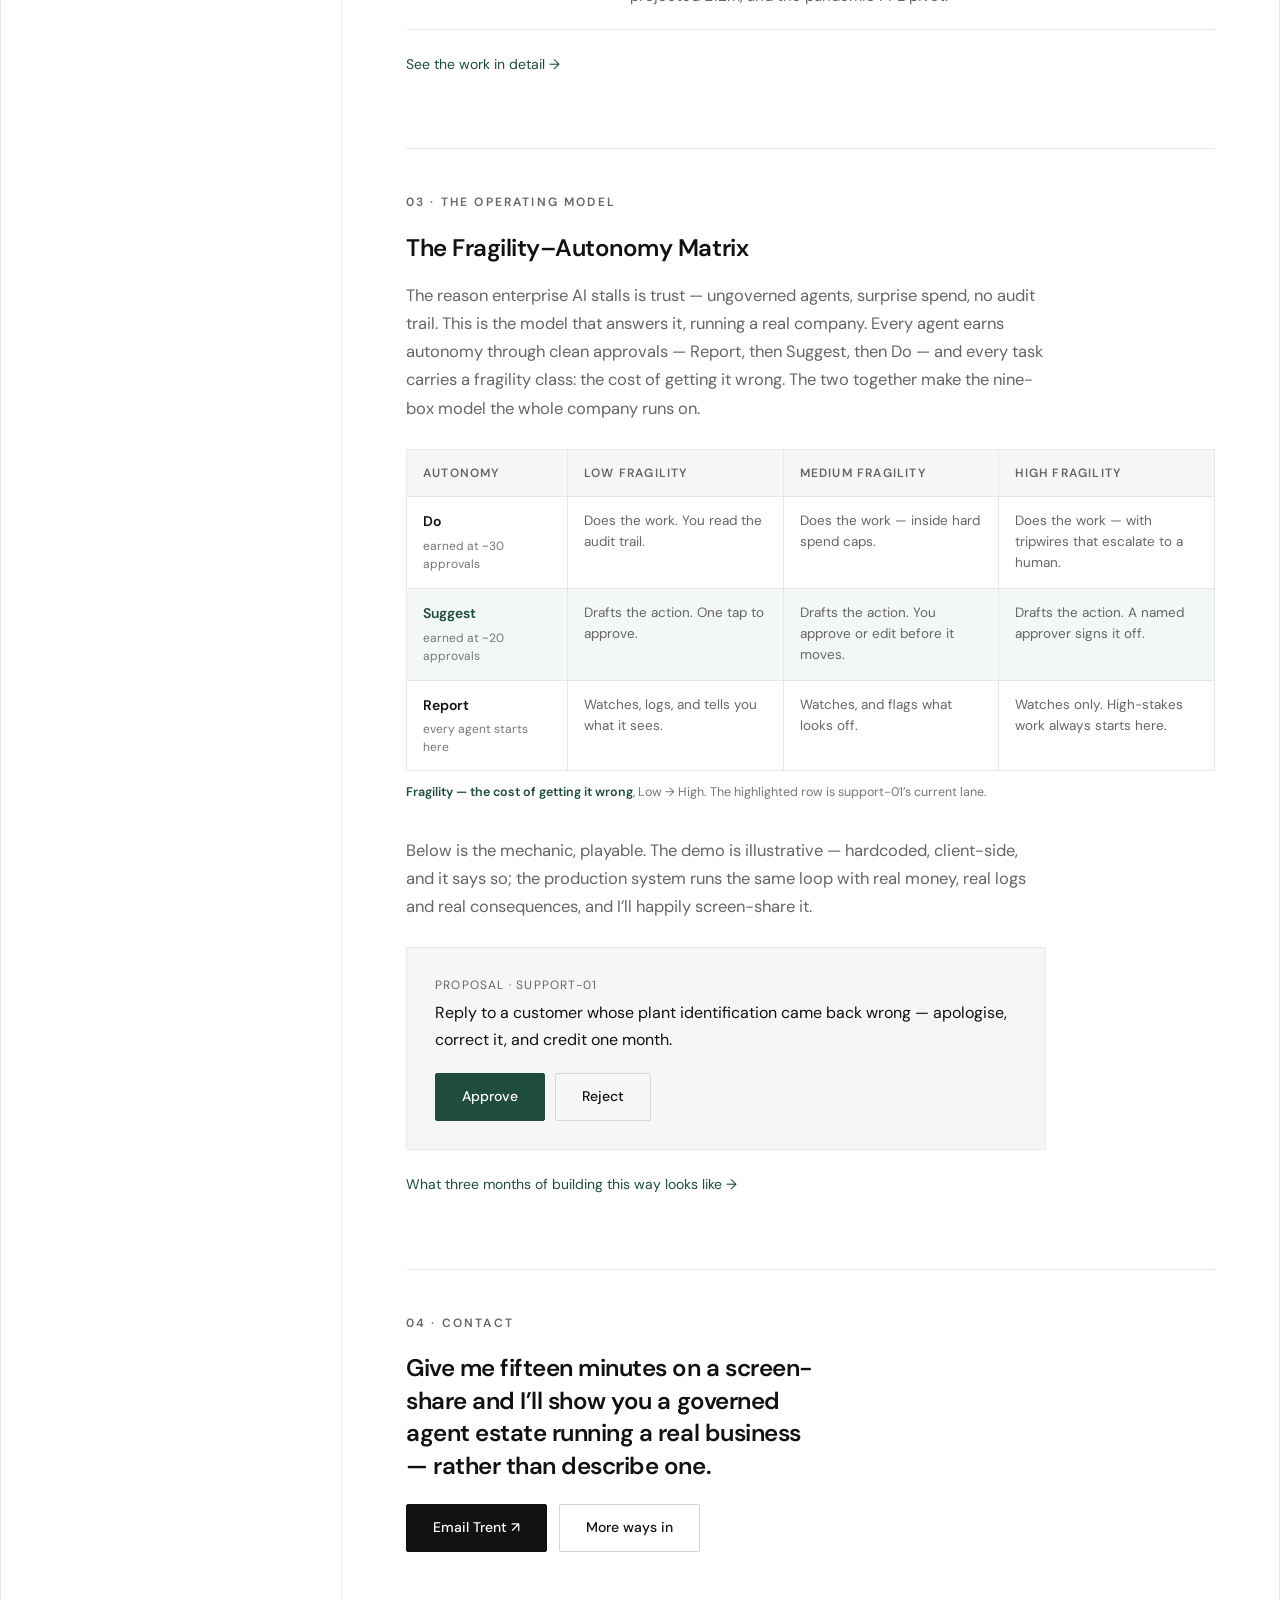
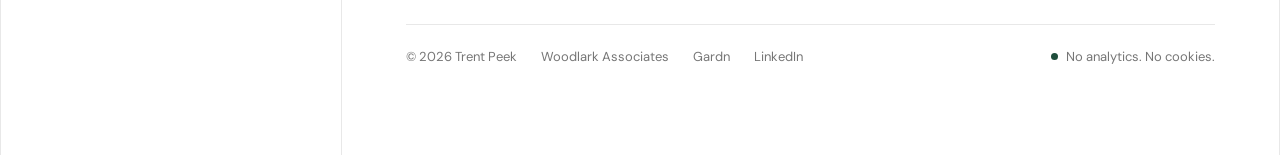
==== commit 2437c7b8: "reposition commercial-first: 'Sells the change. Builds the system.' hero, selling-record section (no" ====
--- a/index.html
+++ b/index.html
@@ -3,11 +3,11 @@
 <head>
 <meta charset="utf-8">
 <meta name="viewport" content="width=device-width, initial-scale=1">
-<title>Trent Peek — applied-AI architect &amp; two-time founder · Nottingham, UK</title>
-<meta name="description" content="Two-time founder — print, then logistics — now founder of Gardn Labs: a 20-market consumer AI app whose operations run on a governed AI agent workforce of his own design.">
+<title>Trent Peek — commercial leader &amp; AI-native founder · Nottingham, UK</title>
+<meta name="description" content="Twelve years of commercial leadership — enterprise sales, go-to-market, P&L to a projected £12m — now running a company day to day on 30+ governed AI agents of his own design. Open to senior sales, GTM and commercial roles at AI companies, and to fractional or interim revenue leadership.">
 <link rel="canonical" href="https://trentpeek.com/">
-<meta property="og:title" content="Trent Peek — applied-AI architect &amp; two-time founder">
-<meta property="og:description" content="Building companies that run on governed AI. Approval queues, earned autonomy, spend caps, audit trails.">
+<meta property="og:title" content="Trent Peek — commercial leader &amp; AI-native founder">
+<meta property="og:description" content="Sells the change, builds the system: former CEO, five institutional rounds — now running a company on 30+ governed AI agents he built. Fifteen minutes on a screen-share and he'll show you, rather than describe it.">
 <meta property="og:type" content="website">
 <meta property="og:url" content="https://trentpeek.com/">
 <meta property="og:image" content="https://trentpeek.com/assets/trent-peek-headshot.jpg">
@@ -22,7 +22,8 @@
   "@context": "https://schema.org",
   "@type": "Person",
   "name": "Trent Peek",
-  "jobTitle": "Applied-AI architect",
+  "jobTitle": "Commercial leader & AI-native founder",
+  "knowsAbout": ["Enterprise sales", "Go-to-market strategy", "Revenue leadership", "AI governance", "Agentic AI deployment"],
   "address": { "@type": "PostalAddress", "addressLocality": "Nottingham", "addressCountry": "GB" },
   "url": "https://trentpeek.com",
   "email": "mailto:hello@trentpeek.com",
@@ -41,7 +42,7 @@
   <aside class="rail">
     <div>
       <p class="rail-name"><a href="index.html">Trent Peek</a></p>
-      <p class="rail-role">Applied-AI architect · two-time founder</p>
+      <p class="rail-role">Commercial leader · AI-native founder</p>
     </div>
     <nav aria-label="Site">
       <a href="index.html" aria-current="page">Home</a>
@@ -61,16 +62,16 @@
   <main id="main">
 
     <div class="hero">
-      <p class="eyebrow">Applied-AI architect · two-time founder · open to London, hybrid or remote</p>
-      <h1>Building companies <span class="g">that run on governed AI.</span></h1>
-      <p class="sub">Applied-AI architect and two-time founder. Over the last three months I&rsquo;ve designed and governed the AI systems that run a real company — my own app, Gardn, live across 20 markets — and helped other businesses do the same through Woodlark. After years of building my own things, I&rsquo;ve made a deliberate choice about what I want next: to do this full-time, on a team, inside one of the companies building AI at the frontier.</p>
+      <p class="eyebrow">Commercial leader · <span style="white-space:nowrap">two-time founder</span></p>
+      <h1>Sells the change. <span class="g">Builds the system.</span></h1>
+      <p class="sub">Former CEO of a VC-backed logistics business — £1.3m to £4.8m revenue in three years, five institutional rounds, and the company&rsquo;s only salesperson whilst running it — now running my own company day to day on a fleet of 30+ AI agents I built and govern. I&rsquo;m open to the right seat: senior sales, GTM and commercial roles at AI companies, or fractional and interim revenue leadership through <a class="glink" href="https://woodlarkassociates.co.uk">Woodlark</a>.</p>
     </div>
 
     <section>
-      <p class="eyebrow">01 · Biography</p>
+      <p class="eyebrow">01 · The selling record</p>
       <div class="prose">
-        <p>Scaled two businesses — a print group to a projected £12m turnover, and a VC-backed logistics company to £4.8m revenue with a 50+ team, a FEBE Growth 100 place and five institutional funding rounds.</p>
-        <p class="dim">Now shipping a consumer AI app in 20 markets and 13 languages, with the company&rsquo;s support, moderation, content, finance and go-to-market run by 30+ governed AI agent roles. All of it built since <strong>16 April 2026</strong> — the day I first opened a coding tool.</p>
+        <p>In one month &mdash; November 2023 &mdash; I closed our three biggest-ever accounts, each worth around £1m a year, when the business was less than two years in and couldn&rsquo;t yet show published accounts. The buyers were committing their own operations to a young company that failed the standard procurement checks, and every one of those objections was sold through on evidence and trust. That is the same motion enterprise AI asks for today: an operational dependency on a young vendor in an unproven category, taken through the buyer&rsquo;s risk gates.</p>
+        <p class="dim">The record runs back a decade: a nationwide new-business competition topped across 400+ branches at Edmundson Electrical; CCM Group&rsquo;s first two £1m-a-year accounts &mdash; the largest in its history &mdash; won on the way from business development to Group Director, with turnover grown to a projected £12m. And since April 2026, the other half of the story: <strong>I sell what enterprise AI buyers are most anxious about because I run it</strong> &mdash; agents under approval queues, spend caps and audit trails, in production.</p>
       </div>
       <p class="more"><a href="biography.html">Read the full biography &rarr;</a></p>
     </section>
@@ -90,12 +91,12 @@
         </div>
         <div class="work-row">
           <p class="work-title">We Are Fulfilment</p>
-          <p class="work-desc">Co-founder &amp; CEO of a VC-backed e-commerce 3PL. £1.3m to £4.8m revenue in three years, a 50+ team, FEBE Growth 100.</p>
-          <p class="work-meta">2021 – 26</p>
+          <p class="work-desc">Co-founder &amp; CEO of a VC-backed e-commerce 3PL — and its only salesperson throughout. £1.3m to £4.8m revenue in three years, a 50+ team, FEBE Growth 100.</p>
+          <p class="work-meta">2021 – 2026</p>
         </div>
         <div class="work-row">
           <p class="work-title">CCM Group</p>
-          <p class="work-desc">From business development to Managing Director, then Group Director. 401% growth to a projected £12m, and the pandemic PPE pivot.</p>
+          <p class="work-desc">From business development to Managing Director, then Group Director. The company&rsquo;s first two £1m-a-year accounts, 401% growth to a projected £12m, and the pandemic PPE pivot.</p>
           <p class="work-meta">– 2022</p>
         </div>
       </div>
@@ -105,7 +106,7 @@
     <section>
       <p class="eyebrow">03 · The operating model</p>
       <h2 class="block">The Fragility–Autonomy Matrix</h2>
-      <p class="lede">Every agent earns autonomy through clean approvals — Report, then Suggest, then Do — and every task carries a fragility class: the cost of getting it wrong. The two together make the nine-box model the whole company runs on.</p>
+      <p class="lede">The reason enterprise AI stalls is trust — ungoverned agents, surprise spend, no audit trail. This is the model that answers it, running a real company. Every agent earns autonomy through clean approvals — Report, then Suggest, then Do — and every task carries a fragility class: the cost of getting it wrong. The two together make the nine-box model the whole company runs on.</p>
 
       <div class="fam-wrap">
         <div class="fam-scroll" tabindex="0" aria-label="The Fragility–Autonomy Matrix: autonomy tiers against fragility classes">
@@ -150,7 +151,7 @@
 
     <section>
       <p class="eyebrow">04 · Contact</p>
-      <p class="contact-line">Fifteen minutes, screen share — watch the approval queue run live.</p>
+      <p class="contact-line">Give me fifteen minutes on a screen-share and I&rsquo;ll show you a governed agent estate running a real business — rather than describe one.</p>
       <div class="btn-row">
         <a class="btn" href="mailto:hello@trentpeek.com">Email Trent <span aria-hidden="true">&nearr;</span></a>
         <a class="btn btn-ghost" href="contact.html">More ways in</a>
--- a/assets/style.css
+++ b/assets/style.css
@@ -120,6 +120,13 @@
 .bio-cols{display:flex;flex-wrap:wrap;gap:clamp(28px,4vw,56px);align-items:flex-start}
 .bio-text{flex:1 1 380px;min-width:0}
 .bio-photo{flex:0 1 280px;width:280px;height:340px;object-fit:cover;display:block;filter:grayscale(1);border-radius:12px;box-shadow:0 8px 24px rgba(17,17,17,.14)}
+/* biography with photo floated so text wraps beside then flows full-width beneath it (scoped: does not affect richardardis) */
+.bio-cols.bio-float{display:block}
+.bio-cols.bio-float .bio-photo{float:right;width:300px;height:370px;margin:4px 0 20px 44px}
+.bio-cols.bio-float .bio-text{display:block;max-width:none}
+.bio-cols.bio-float .bio-text>p{margin:0 0 18px}
+.bio-cols.bio-float .bio-text>p:last-child{margin-bottom:0}
+@media (max-width:760px){.bio-cols.bio-float .bio-photo{float:none;width:100%;height:auto;margin:0 0 22px}}
 .record{display:flex;flex-direction:column;max-width:760px}
 .record-row{display:grid;grid-template-columns:150px 1fr;gap:24px;padding:16px 0;border-bottom:1px solid var(--line);align-items:baseline}
 .record-k{margin:0;font-size:13px;color:var(--faint)}
@@ -179,6 +186,7 @@
 .queue-label{margin:0 0 6px;font-size:12px;letter-spacing:.1em;text-transform:uppercase;color:var(--muted)}
 .queue-text{margin:0 0 20px;font-size:16px;line-height:1.65}
 .queue-actions{display:flex;gap:10px}
+.queue-actions[hidden]{display:none}
 .queue-status{margin:0;font-size:14.5px;line-height:1.65;color:var(--green)}
 .queue-status:empty{display:none}
 .queue-note{margin:14px 0 0;font-size:13px;color:var(--faint)}
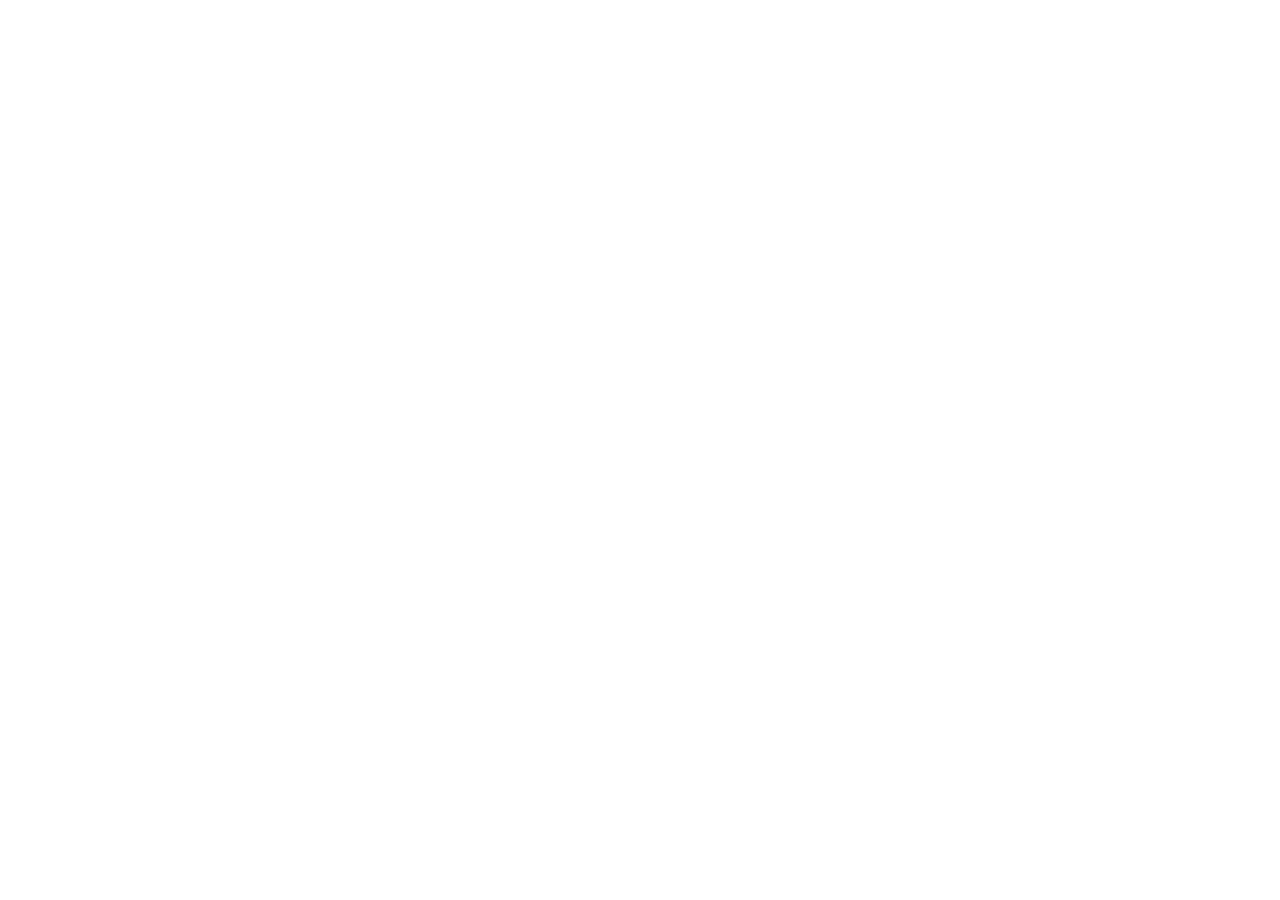
==== commit 4584cfb4: "Retire the site: every page redirects to woodlarkassociates.co.uk trentpeek.com was the CV and job-s" ====
--- a/index.html
+++ b/index.html
@@ -3,219 +3,33 @@
 <head>
 <meta charset="utf-8">
 <meta name="viewport" content="width=device-width, initial-scale=1">
-<title>Trent Peek — commercial leader &amp; AI-native founder · Nottingham, UK</title>
-<meta name="description" content="Twelve years of commercial leadership — enterprise sales, go-to-market, P&L to a projected £12m — now running a company day to day on 30+ governed AI agents of his own design. Open to senior sales, GTM and commercial roles at AI companies, and to fractional or interim revenue leadership.">
-<link rel="canonical" href="https://trentpeek.com/">
-<meta property="og:title" content="Trent Peek — commercial leader &amp; AI-native founder">
-<meta property="og:description" content="Sells the change, builds the system: former CEO, five institutional rounds — now running a company on 30+ governed AI agents he built. Fifteen minutes on a screen-share and he'll show you, rather than describe it.">
-<meta property="og:type" content="website">
-<meta property="og:url" content="https://trentpeek.com/">
-<meta property="og:image" content="https://trentpeek.com/assets/trent-peek-headshot.jpg">
-<meta name="twitter:card" content="summary">
-<link rel="icon" href="data:image/svg+xml,%3Csvg xmlns='http://www.w3.org/2000/svg' viewBox='0 0 64 64'%3E%3Crect width='64' height='64' rx='8' fill='%231E4D3B'/%3E%3Ctext x='32' y='43' font-family='system-ui,sans-serif' font-size='26' font-weight='700' fill='white' text-anchor='middle'%3ETP%3C/text%3E%3C/svg%3E">
-<link rel="preconnect" href="https://fonts.googleapis.com">
-<link rel="preconnect" href="https://fonts.gstatic.com" crossorigin>
-<link href="https://fonts.googleapis.com/css2?family=DM+Sans:opsz,wght@9..40,400;9..40,500;9..40,600;9..40,700&display=swap" rel="stylesheet">
-<link rel="stylesheet" href="assets/style.css">
-<script type="application/ld+json">
-{
-  "@context": "https://schema.org",
-  "@type": "Person",
-  "name": "Trent Peek",
-  "jobTitle": "Commercial leader & AI-native founder",
-  "knowsAbout": ["Enterprise sales", "Go-to-market strategy", "Revenue leadership", "AI governance", "Agentic AI deployment"],
-  "address": { "@type": "PostalAddress", "addressLocality": "Nottingham", "addressCountry": "GB" },
-  "url": "https://trentpeek.com",
-  "email": "mailto:hello@trentpeek.com",
-  "sameAs": [
-    "https://www.linkedin.com/in/trentpeek",
-    "https://woodlarkassociates.co.uk",
-    "https://gardn.world"
-  ]
-}
-</script>
+<!--
+  trentpeek.com is retired (30 September 2026). Every address on this domain sends the
+  visitor to woodlarkassociates.co.uk, and none of the former content is served any more.
+
+  GitHub Pages cannot issue an HTTP 301, so the redirect is done three ways in the page,
+  in order of how fast each fires: location.replace() in the head (instant, no history
+  entry), a meta refresh (the no-JavaScript fallback, read by search engines as a
+  permanent redirect), and a plain link in the body. rel=canonical names the destination
+  so nothing here is indexed in its own right. Every retired page keeps a file at its old
+  address so an existing link gets a 200 and a real redirect; 404.html catches the rest.
+-->
+<title>Redirecting to Woodlark Associates</title>
+<meta name="robots" content="noindex">
+<link rel="canonical" href="https://woodlarkassociates.co.uk/">
+<meta http-equiv="refresh" content="0; url=https://woodlarkassociates.co.uk/">
+<script>window.location.replace("https://woodlarkassociates.co.uk/");</script>
+<style>
+  body{margin:0;min-height:100vh;display:flex;align-items:center;justify-content:center;
+    background:#faf8f3;color:#1e4d3b;
+    font:16px/1.6 -apple-system,BlinkMacSystemFont,'Segoe UI',Roboto,Helvetica,Arial,sans-serif}
+  main{padding:24px;text-align:center}
+  a{color:#1e4d3b}
+</style>
 </head>
 <body>
-<a class="skip" href="#main">Skip to content</a>
-<div class="shell">
-
-  <aside class="rail">
-    <div>
-      <p class="rail-name"><a href="index.html">Trent Peek</a></p>
-      <p class="rail-role">Commercial leader · AI-native founder</p>
-    </div>
-    <nav aria-label="Site">
-      <a href="index.html" aria-current="page">Home</a>
-      <a href="biography.html">Biography</a>
-      <a href="work.html">Selected work</a>
-      <a href="three-months.html">Three months</a>
-      <a href="contact.html">Contact</a>
-    </nav>
-    <img class="rail-portrait" src="assets/trent-peek-headshot.jpg" alt="Trent Peek" width="120" height="150">
-    <div class="rail-foot">
-      <a href="mailto:hello@trentpeek.com">hello@trentpeek.com</a>
-      <span>Nottingham, UK · open to London, hybrid or remote</span>
-      <p class="rail-cross">Co-founder of <a href="https://woodlarkassociates.co.uk">Woodlark Associates</a> with <a href="https://richardardis.com">Richard Ardis&nbsp;↗</a></p>
-    </div>
-  </aside>
-
-  <main id="main">
-
-    <div class="hero">
-      <p class="eyebrow">Commercial leader · <span style="white-space:nowrap">two-time founder</span></p>
-      <h1>Sells the change. <span class="g">Builds the system.</span></h1>
-      <p class="sub">Former CEO of a VC-backed logistics business — £1.3m to £4.8m revenue in three years, five institutional rounds, and the company&rsquo;s only salesperson whilst running it — now running my own company day to day on a fleet of 30+ AI agents I built and govern. I&rsquo;m open to the right seat: senior sales, GTM and commercial roles at AI companies, or fractional and interim revenue leadership through <a class="glink" href="https://woodlarkassociates.co.uk">Woodlark</a>.</p>
-    </div>
-
-    <section>
-      <p class="eyebrow">01 · The selling record</p>
-      <div class="prose">
-        <p>In one month &mdash; November 2023 &mdash; I closed our three biggest-ever accounts, each worth around £1m a year, when the business was less than two years in and couldn&rsquo;t yet show published accounts. The buyers were committing their own operations to a young company that failed the standard procurement checks, and every one of those objections was sold through on evidence and trust. That is the same motion enterprise AI asks for today: an operational dependency on a young vendor in an unproven category, taken through the buyer&rsquo;s risk gates.</p>
-        <p class="dim">The record runs back a decade: a nationwide new-business competition topped across 400+ branches at Edmundson Electrical; CCM Group&rsquo;s first two £1m-a-year accounts &mdash; the largest in its history &mdash; won on the way from business development to Group Director, with turnover grown to a projected £12m. And since April 2026, the other half of the story: <strong>I sell what enterprise AI buyers are most anxious about because I run it</strong> &mdash; agents under approval queues, spend caps and audit trails, in production.</p>
-      </div>
-      <p class="more"><a href="biography.html">Read the full biography &rarr;</a></p>
-    </section>
-
-    <section>
-      <p class="eyebrow">02 · Selected work</p>
-      <div>
-        <div class="work-row">
-          <p class="work-title">Gardn Labs</p>
-          <p class="work-desc">A consumer AI app shipped solo in 20 markets and 13 languages — its operations run day to day by 30+ governed AI agent roles.</p>
-          <p class="work-meta">2026 —</p>
-        </div>
-        <div class="work-row">
-          <p class="work-title">Woodlark Associates</p>
-          <p class="work-desc">Applied-AI consultancy with Richard Ardis. Workflow-first AI adoption — blueprint, build, embed — proven on our own company first.</p>
-          <p class="work-meta">2026 —</p>
-        </div>
-        <div class="work-row">
-          <p class="work-title">We Are Fulfilment</p>
-          <p class="work-desc">Co-founder &amp; CEO of a VC-backed e-commerce 3PL — and its only salesperson throughout. £1.3m to £4.8m revenue in three years, a 50+ team, FEBE Growth 100.</p>
-          <p class="work-meta">2021 – 2026</p>
-        </div>
-        <div class="work-row">
-          <p class="work-title">CCM Group</p>
-          <p class="work-desc">From business development to Managing Director, then Group Director. The company&rsquo;s first two £1m-a-year accounts, 401% growth to a projected £12m, and the pandemic PPE pivot.</p>
-          <p class="work-meta">– 2022</p>
-        </div>
-      </div>
-      <p class="more"><a href="work.html">See the work in detail &rarr;</a></p>
-    </section>
-
-    <section>
-      <p class="eyebrow">03 · The operating model</p>
-      <h2 class="block">The Fragility–Autonomy Matrix</h2>
-      <p class="lede">The reason enterprise AI stalls is trust — ungoverned agents, surprise spend, no audit trail. This is the model that answers it, running a real company. Every agent earns autonomy through clean approvals — Report, then Suggest, then Do — and every task carries a fragility class: the cost of getting it wrong. The two together make the nine-box model the whole company runs on.</p>
-
-      <div class="fam-wrap">
-        <div class="fam-scroll" tabindex="0" aria-label="The Fragility–Autonomy Matrix: autonomy tiers against fragility classes">
-          <div class="fam">
-            <div class="fam-cell fam-head">Autonomy</div>
-            <div class="fam-cell fam-head">Low fragility</div>
-            <div class="fam-cell fam-head">Medium fragility</div>
-            <div class="fam-cell fam-head">High fragility</div>
-
-            <div class="fam-cell fam-tier" data-tier="do"><p class="t">Do</p><p class="th">earned at ~30 approvals</p></div>
-            <div class="fam-cell" data-cell="do-low">Does the work. You read the audit trail.</div>
-            <div class="fam-cell" data-cell="do-med">Does the work — inside hard spend caps.</div>
-            <div class="fam-cell" data-cell="do-high">Does the work — with tripwires that escalate to a human.</div>
-
-            <div class="fam-cell fam-tier on" data-tier="suggest"><p class="t">Suggest</p><p class="th">earned at ~20 approvals</p></div>
-            <div class="fam-cell on" data-cell="suggest-low">Drafts the action. One tap to approve.</div>
-            <div class="fam-cell on" data-cell="suggest-med">Drafts the action. You approve or edit before it moves.</div>
-            <div class="fam-cell on" data-cell="suggest-high">Drafts the action. A named approver signs it off.</div>
-
-            <div class="fam-cell fam-tier" data-tier="report"><p class="t">Report</p><p class="th">every agent starts here</p></div>
-            <div class="fam-cell" data-cell="report-low">Watches, logs, and tells you what it sees.</div>
-            <div class="fam-cell" data-cell="report-med">Watches, and flags what looks off.</div>
-            <div class="fam-cell" data-cell="report-high">Watches only. High-stakes work always starts here.</div>
-          </div>
-        </div>
-      </div>
-      <p class="fam-axis"><span class="g">Fragility — the cost of getting it wrong</span>, Low &rarr; High. The highlighted row is support-01&rsquo;s current lane. <span class="fam-hint">Swipe sideways for the full grid.</span></p>
-
-      <p class="lede" style="margin-top:34px">Below is the mechanic, playable. The demo is illustrative — hardcoded, client-side, and it says so; the production system runs the same loop with real money, real logs and real consequences, and I&rsquo;ll happily screen-share it.</p>
-      <div class="queue">
-        <p class="queue-label">Proposal · support-01</p>
-        <p class="queue-text">Reply to a customer whose plant identification came back wrong — apologise, correct it, and credit one month.</p>
-        <div class="queue-actions" id="queue-actions">
-          <button type="button" class="btn btn-green" id="btn-approve">Approve</button>
-          <button type="button" class="btn btn-ghost" id="btn-reject">Reject</button>
-        </div>
-        <p class="queue-status" id="queue-status" role="status"></p>
-        <noscript><p class="queue-note">The live demo needs JavaScript — but the grid above is the whole model.</p></noscript>
-      </div>
-      <p class="more"><a href="three-months.html">What three months of building this way looks like &rarr;</a></p>
-    </section>
-
-    <section>
-      <p class="eyebrow">04 · Contact</p>
-      <p class="contact-line">Give me fifteen minutes on a screen-share and I&rsquo;ll show you a governed agent estate running a real business — rather than describe one.</p>
-      <div class="btn-row">
-        <a class="btn" href="mailto:hello@trentpeek.com">Email Trent <span aria-hidden="true">&nearr;</span></a>
-        <a class="btn btn-ghost" href="contact.html">More ways in</a>
-      </div>
-    </section>
-
-    <footer class="site">
-      <span>© 2026 Trent Peek</span>
-      <a href="https://woodlarkassociates.co.uk">Woodlark Associates</a>
-      <a href="https://gardn.world">Gardn</a>
-      <a href="https://www.linkedin.com/in/trentpeek">LinkedIn</a>
-      <span class="spacer"></span>
-      <span class="status">No analytics. No cookies.</span>
-    </footer>
-
-  </main>
-</div>
-
-<script>
-(function () {
-  var approve = document.getElementById('btn-approve');
-  var reject = document.getElementById('btn-reject');
-  var actions = document.getElementById('queue-actions');
-  var status = document.getElementById('queue-status');
-
-  function cells(t) {
-    return document.querySelectorAll('[data-cell^="' + t + '-"], [data-tier="' + t + '"]');
-  }
-  function setTier(t) {
-    ['do', 'suggest', 'report'].forEach(function (row) {
-      cells(row).forEach(function (c) { c.classList.remove('on'); });
-    });
-    cells(t).forEach(function (c) { c.classList.add('on'); });
-  }
-  function flash(id) {
-    var c = document.querySelector('[data-cell="' + id + '"]');
-    if (!c) return;
-    c.classList.add('flash');
-    setTimeout(function () { c.classList.remove('flash'); }, 1200);
-  }
-  function decide(msg) {
-    actions.hidden = true;
-    status.innerHTML = msg + ' <button type="button" id="btn-reset">Reset</button>';
-    var resetBtn = document.getElementById('btn-reset');
-    resetBtn.addEventListener('click', reset);
-    resetBtn.focus();
-  }
-  function reset() {
-    status.textContent = '';
-    actions.hidden = false;
-    setTier('suggest');
-    approve.focus();
-  }
-
-  approve.addEventListener('click', function () {
-    flash('suggest-med');
-    decide('Sent. Clean approval logged — support-01 is one step closer to the next autonomy tier.');
-  });
-  reject.addEventListener('click', function () {
-    setTier('report');
-    flash('report-med');
-    decide('Rejected, reason logged. The agent drops back to Report and re-earns from zero.');
-  });
-})();
-</script>
+<main>
+  <p>Redirecting to <a href="https://woodlarkassociates.co.uk/">woodlarkassociates.co.uk</a>.</p>
+</main>
 </body>
 </html>
